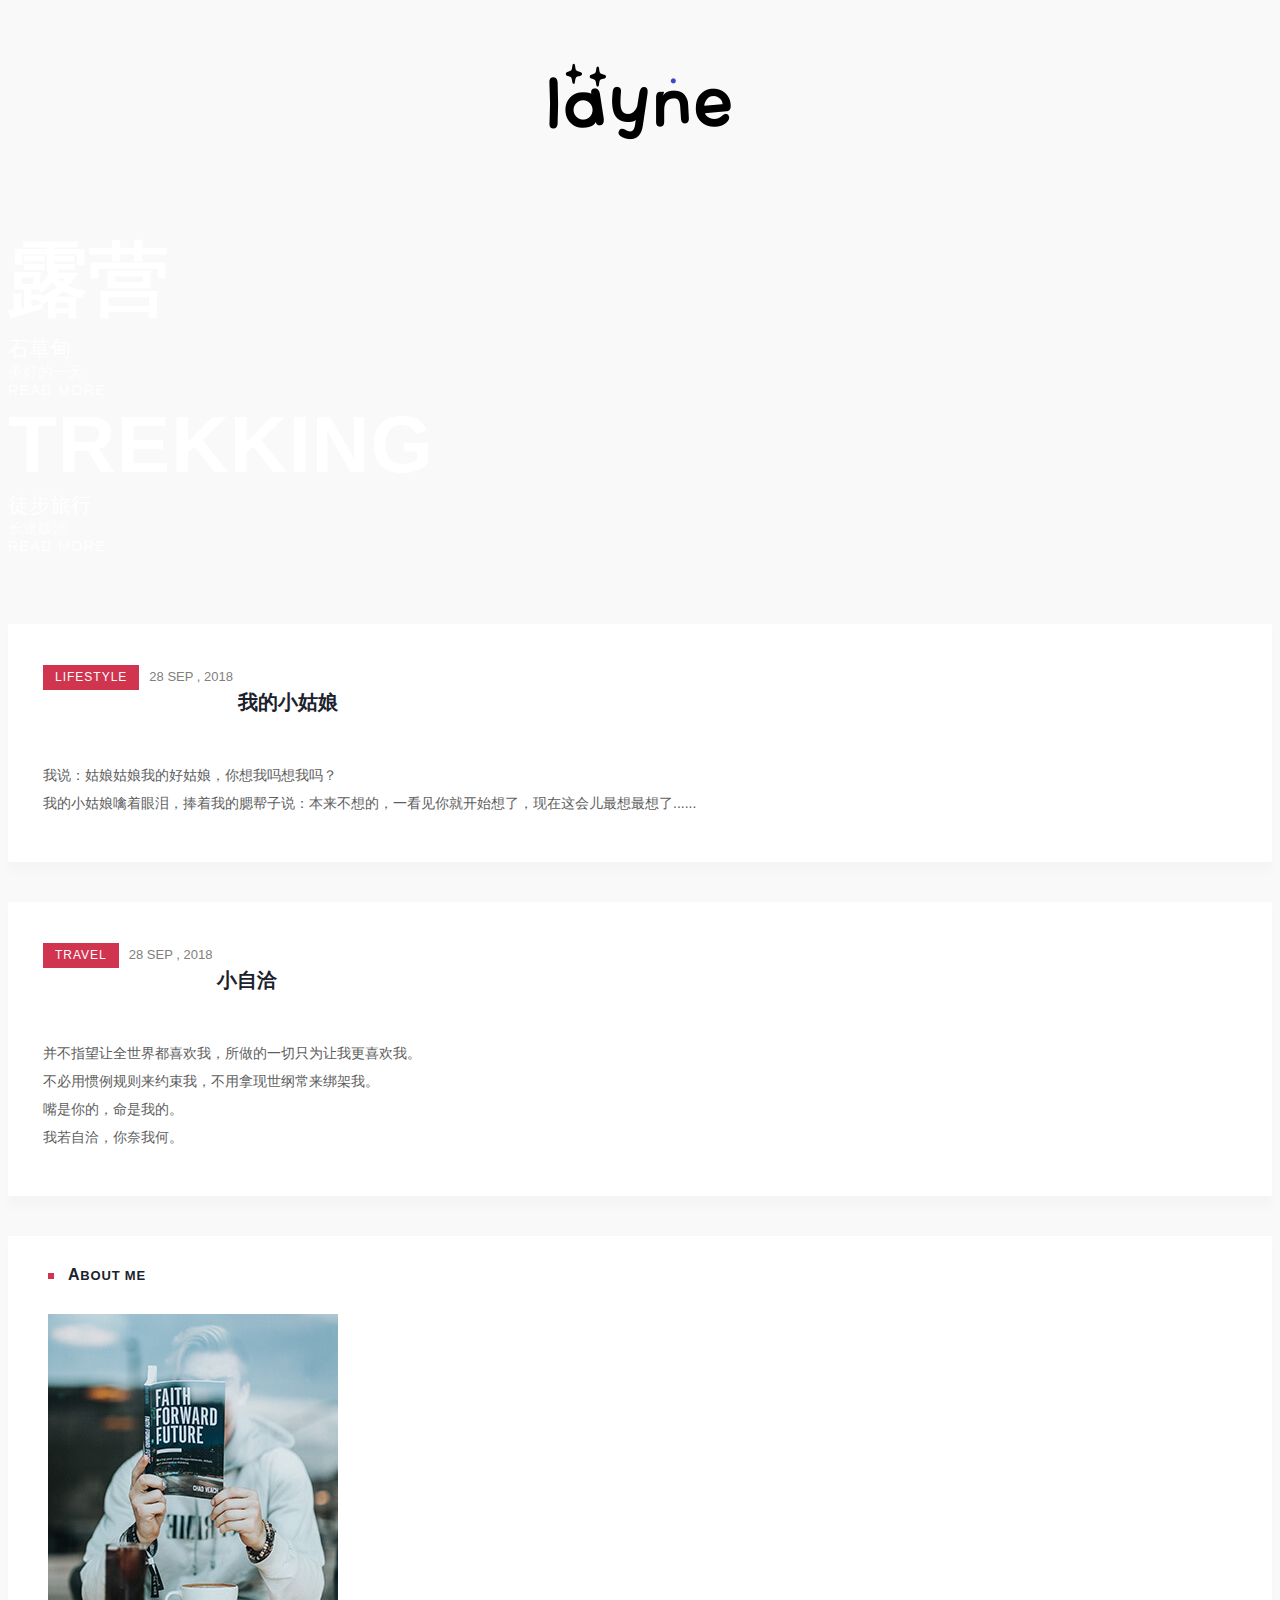
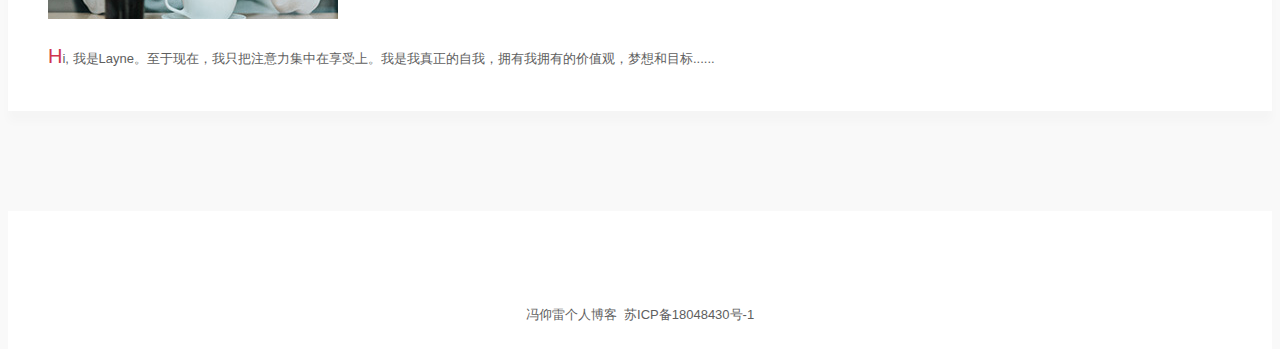
==== index.html @ ec3ed5e2 "加载优化" ====
﻿<!DOCTYPE html>
<html lang="en">
<head>
<meta charset="UTF-8">
<!--&lt;!&ndash; For IE &ndash;&gt;-->
<!--<meta http-equiv="X-UA-Compatible" content="IE=edge">-->
<!--&lt;!&ndash; For Resposive Device &ndash;&gt;-->
<!--<meta name="viewport" content="width=device-width, initial-scale=1, shrink-to-fit=no">-->
<!--&lt;!&ndash; For Window Tab Color &ndash;&gt;-->
<!--&lt;!&ndash; Chrome, Firefox OS and Opera &ndash;&gt;-->
<!--<meta name="theme-color" content="#2c2c2c">-->
<!--&lt;!&ndash; Windows Phone &ndash;&gt;-->
<!--<meta name="msapplication-navbutton-color" content="#2c2c2c">-->
<!--&lt;!&ndash; iOS Safari &ndash;&gt;-->
<!--<meta name="apple-mobile-web-app-status-bar-style" content="#2c2c2c">-->

<title>Home</title>

<!-- Main style sheet -->
<link rel="stylesheet" type="text/css" href="http://xn--7orw6mwzf.xn--6qq986b3xl/vendor/bootstrap/css/bootstrap.min.css">
<link rel="stylesheet" type="text/css" href="http://xn--7orw6mwzf.xn--6qq986b3xl/vendor/masterslider/css/masterslider.main.css">
<!--<link rel="stylesheet" type="text/css" href="vendor/bootstrap/css/bootstrap.min.css">-->
<!--<link rel="stylesheet" type="text/css" href="vendor/masterslider/css/masterslider.main.css">-->
<link rel="stylesheet" type="text/css" href="vendor/menu/dist/css/slimmenu.css">
<link rel="stylesheet" type="text/css" href="fonts/icon/font/flaticon.css">
<link rel="stylesheet" type="text/css" href="vendor/owl-carousel/owl.carousel.css">
<link rel="stylesheet" type="text/css" href="vendor/owl-carousel/owl.theme.css">
<link rel="stylesheet" type="text/css" href="vendor/fancybox/dist/jquery.fancybox.min.css">

<link rel="stylesheet" type="text/css" href="css/style.css">
<!-- responsive style sheet -->
<link rel="stylesheet" type="text/css" href="css/responsive.css">
<!-- Theme-Color css -->
<link rel="stylesheet" id="jssDefault" href="css/color.css">


<!-- Fix Internet Explorer ______________________________________-->

<!--[if lt IE 9]>
	<script src="http://html5shiv.googlecode.com/svn/trunk/html5.js"></script>
	<script src="vendor/html5shiv.js"></script>
	<script src="vendor/respond.js"></script>
<![endif]-->

	
</head>

<body>

<div class="main-page-wrapper">

	<!-- 
	=============================================
		Theme Header
	============================================== 
	-->
	<header class="theme-main-header">
		<div class="container">
			<div class="content-holder clearfix">
				<div class="logo"><a href="index.html"><img src="images/logo/logo.png" alt=""></a></div>
				<!-- ============== Menu Warpper ================ -->
			</div> <!-- /.content-holder -->
		</div> <!-- /.container -->
	</header> <!-- /.theme-main-header -->

	
	<!-- 
	=============================================
		Theme Main Banner
	============================================== 
	-->
	<div class="theme-banner-section-one section-margin-bottom">
		<!-- MasterSlider -->
		<div id="P_masterslider" class="master-slider-parent ms-panorama ms-parent-id-30" >
			<!-- MasterSlider Main -->
			<div id="main-slider-one" class="master-slider ms-skin-default" >
				<div class="ms-slide" data-delay="25" data-fill-mode="fill" >
					<img class="ms-layer"
						 src="images/blank.gif"
						 data-src="https://f-picture.oss-cn-beijing.aliyuncs.com/wordpress/panaroma1.jpg"
						 alt=""
						 style=""
						 data-effect="t(false,850,n,n,n,n,n,n,n,n,n,n,n,n,n)"
						 data-duration="30200"
						 data-ease="linear"
						 data-parallax="6"
						 data-type="image"
						 data-offset-x="-519"
						 data-offset-y="-1"
						 data-origin="mc"
						 data-position="normal" />
					<div class="ms-layer main-heading"
						 style=""
						 data-effect="t(true,n,20,n,n,n,n,n,n,n,n,n,n,n,n)"
						 data-duration="3000"
						 data-delay="400"
						 data-ease="easeOutQuint"
						 data-parallax="60"
						 data-offset-x="115"
						 data-offset-y="-95"
						 data-origin="ml"
						 data-position="normal"
						 data-masked="true"
						 data-mask-width="auto">露营</div>
					<div class="ms-layer author-layer"
						 style=""
						 data-effect="t(true,n,50,n,n,n,n,n,n,n,n,n,n,n,n)"
						 data-duration="5000"
						 data-delay="1500"
						 data-ease="easeOutQuint"
						 data-parallax="120"
						 data-offset-x="120"
						 data-offset-y="-33"
						 data-origin="ml"
						 data-position="normal"
						 data-masked="true"
						 data-mask-width="666">石草甸</div>
					<div class="ms-layer main-text"
						 style=""
						 data-effect="t(true,n,50,n,n,n,n,n,n,n,n,n,n,n,n)"
						 data-duration="5000"
						 data-delay="2500"
						 data-ease="easeOutQuint"
						 data-parallax="120"
						 data-offset-x="120"
						 data-offset-y="35"
						 data-origin="ml"
						 data-position="normal"
						 data-masked="true"
						 data-mask-width="450">美好的一天</div>
					<div class="ms-layer read-more"
						 style=""
						 data-effect="t(true,n,n,n,n,n,n,n,n,n,n,n,n,n,n)"
						 data-duration="5000"
						 data-delay="3500"
						 data-ease="easeOutQuint"
						 data-parallax="80"
						 data-offset-x="120"
						 data-offset-y="90"
						 data-origin="ml"
						 data-position="normal" ><a href="#">Read More</a></div>
				</div>
				<div class="ms-slide" data-delay="25" data-fill-mode="fill" >
					<img class="ms-layer"
						 src="images/blank.gif"
						 data-src="https://f-picture.oss-cn-beijing.aliyuncs.com/wordpress/panaroma2.jpg"
						 alt=""
						 style=""
						 data-effect="t(false,850,n,n,n,n,n,n,n,n,n,n,n,n,n)"
						 data-duration="30000"
						 data-ease="linear"
						 data-parallax="6"
						 data-type="image"
						 data-offset-x="-630"
						 data-offset-y="0"
						 data-origin="mc"
						 data-position="normal" />
					<div class="ms-layer main-heading"
						 style=""
						 data-effect="t(true,n,20,n,n,n,n,n,n,n,n,n,n,n,n)"
						 data-duration="3000"
						 data-delay="400"
						 data-ease="easeOutQuint"
						 data-parallax="60"
						 data-offset-x="115"
						 data-offset-y="-95"
						 data-origin="ml"
						 data-position="normal"
						 data-masked="true"
						 data-mask-width="auto">TREKKING</div>
					<div class="ms-layer author-layer"
						 style=""
						 data-effect="t(true,n,50,n,n,n,n,n,n,n,n,n,n,n,n)"
						 data-duration="5000"
						 data-delay="1500"
						 data-ease="easeOutQuint"
						 data-parallax="120"
						 data-offset-x="120"
						 data-offset-y="-33"
						 data-origin="ml"
						 data-position="normal"
						 data-masked="true"
						 data-mask-width="666">徒步旅行</div>
					<div class="ms-layer main-text"
						 style=""
						 data-effect="t(true,n,50,n,n,n,n,n,n,n,n,n,n,n,n)"
						 data-duration="5000"
						 data-delay="2500"
						 data-ease="easeOutQuint"
						 data-parallax="120"
						 data-offset-x="120"
						 data-offset-y="35"
						 data-origin="ml"
						 data-position="normal"
						 data-masked="true"
						 data-mask-width="450">长途跋涉</div>
					<div class="ms-layer read-more"
						 style=""
						 data-effect="t(true,n,n,n,n,n,n,n,n,n,n,n,n,n,n)"
						 data-duration="5000"
						 data-delay="3500"
						 data-ease="easeOutQuint"
						 data-parallax="80"
						 data-offset-x="120"
						 data-offset-y="90"
						 data-origin="ml"
						 data-position="normal" ><a href="#">Read More</a></div>
				</div>
			</div> <!-- /#main-slider-one -->
		</div>
	</div> <!-- /.theme-banner-section-one -->
	
	
	
	<!-- 
	=============================================
		Main Blog Post Wrapper
	============================================== 
	-->
	<div class="container">
		<div class="row">
			<div class="col-lg-8 col-12 blog-grid-style hover-effect-one">
				<div class="single-blog-post">
					<div class="image-box"><img src="https://f-picture.oss-cn-beijing.aliyuncs.com/wordpress/blog-1.jpg" alt=""></div>
					<div class="post-meta-box bg-box">
						<ul class="author-meta clearfix">
							<li class="tag"><a href="#">Lifestyle</a></li>
							<li class="date"><a href="#">28 Sep , 2018</a></li>
						</ul>
						<h4 class="title"><a href="#">我的小姑娘</a></h4>
						<ul class="share-meta clearfix" hidden>
							<li><a href="#"><i class="icon flaticon-comment"></i>Comments (04)</a></li>
							<li><a href="#"><i class="icon flaticon-like-heart"></i>Likes (02)</a></li>
							<li class="share-option">
								<button><i class="icon flaticon-arrows"></i> Share</button>
								<ul class="share-icon">
									<li><a href="#"><i class="fab fa-facebook-f"></i></a></li>
									<li><a href="#"><i class="fab fa-twitter"></i></a></li>
									<li><a href="#"><i class="fab fa-google-plus-g"></i></a></li>
									<li><a href="#"><i class="fab fa-linkedin-in"></i></a></li>
								</ul>
							</li> <!-- /.share-option -->
						</ul>
						<p>
							我说：姑娘姑娘我的好姑娘，你想我吗想我吗？<br>
							我的小姑娘噙着眼泪，捧着我的腮帮子说：本来不想的，一看见你就开始想了，现在这会儿最想最想了......
						</p>
					</div> <!-- /.post-meta-box -->
				</div> <!-- /.single-blog-post -->
				<div class="single-blog-post">
					<div class="image-box"><img src="https://f-picture.oss-cn-beijing.aliyuncs.com/wordpress/blog-2.jpg" alt=""></div>
					<div class="post-meta-box bg-box">
						<ul class="author-meta clearfix">
							<li class="tag"><a href="#">Travel</a></li>
							<li class="date"><a href="#">28 Sep , 2018</a></li>
						</ul>
						<h4 class="title"><a href="#">小自洽</a></h4>
						<ul class="share-meta clearfix" hidden>
							<li><a href="#"><i class="icon flaticon-comment"></i>Comments (03)</a></li>
							<li><a href="#"><i class="icon flaticon-like-heart"></i>Likes (05)</a></li>
							<li class="share-option">
								<button><i class="icon flaticon-arrows"></i> Share</button>
								<ul class="share-icon">
									<li><a href="#"><i class="fab fa-facebook-f"></i></a></li>
									<li><a href="#"><i class="fab fa-twitter"></i></a></li>
									<li><a href="#"><i class="fab fa-google-plus-g"></i></a></li>
									<li><a href="#"><i class="fab fa-linkedin-in"></i></a></li>
								</ul>
							</li> <!-- /.share-option -->
						</ul>
						<p>
							<!--不凡始于平凡。<br>-->
							<!--我坚信不论你有怎样的成长经历，都不会失望去认识这样一对平凡而且不凡的年轻人......<br>-->
							<!--虽然他们的三观在不少人眼中是离经叛道的。<br>-->
							<!--话说，在他们的这种生长方式面前，何为经，何又为道呢？-->
							并不指望让全世界都喜欢我，所做的一切只为让我更喜欢我。<br>
							不必用惯例规则来约束我，不用拿现世纲常来绑架我。<br>
							嘴是你的，命是我的。<br>
							我若自洽，你奈我何。<br>
						</p>
					</div> <!-- /.post-meta-box -->
				</div> <!-- /.single-blog-post -->

			</div> <!-- /.col- -->
			
			<!-- ======================== Theme Sidebar =============================== -->
			<div class="col-lg-4 col-md-7 col-12 theme-main-sidebar">
				<div class="sidebar-box bg-box about-me">
					<h6 class="sidebar-title">About me</h6>
					<img src="images/home/1.jpg" alt="">
					<p>Hi, 我是Layne。至于现在，我只把注意力集中在享受上。我是我真正的自我，拥有我拥有的价值观，梦想和目标......</p>
					<!--<div class="clearfix"><img src="images/home/sign.png" alt="" class="signature float-right"></div>-->
				</div> <!-- /.about-me -->
			</div> <!-- /.theme-main-sidebar -->
		</div> <!-- /.row -->
	</div> <!-- /.container -->


	<!--
	=====================================================
		Footer
	=====================================================
	-->
	<footer class="theme-footer">
		<div class="container">
			<p class="copyright">冯仰雷个人博客<a target="_blank" href="http://www.miitbeian.gov.cn/">&nbsp;&nbsp;苏ICP备18048430号-1</a></p>
		</div> <!-- /.container -->
	</footer> <!-- /.theme-footer -->
	

	

	<!-- Scroll Top Button -->
	<button class="scroll-top tran3s">
		<i class="fa fa-angle-up" aria-hidden="true"></i>
	</button>



<!-- Optional JavaScript _____________________________  -->

<!-- jQuery first, then Popper.js, then Bootstrap JS -->
<!-- jQuery -->
<script src="vendor/jquery.2.2.3.min.js"></script>
<!-- Popper js -->
<script src="vendor/popper.js/popper.min.js"></script>
<!-- Bootstrap JS -->
<!--<script src="vendor/bootstrap/js/bootstrap.min.js"></script>-->
<!-- Style-switcher  -->
<script src="vendor/jQuery.style.switcher.min.js"></script>
<!-- jquery-easy-ticker-master -->
<script src="vendor/jquery-easy-ticker-master/jquery.easy-ticker.min.js"></script>
<!-- jquery easing -->
<script src="vendor/jquery.easing.1.3.js"></script>
<!-- Font Awesome -->
<!--<script src="fonts/font-awesome/fontawesome-all.min.js"></script>-->
<!-- Master Slider -->
<!--<script src="vendor/masterslider/masterslider.min.js"></script>-->
<!-- menu  -->
<script src="vendor/menu/src/js/jquery.slimmenu.js"></script>
<!-- owl.carousel -->
<script src="vendor/owl-carousel/owl.carousel.min.js"></script>
<!-- Fancybox -->
<script src="vendor/fancybox/dist/jquery.fancybox.min.js"></script>
<!-- Youtube Video -->
<script src="vendor/jquery.fitvids.js"></script>

<!-- Theme js -->
<script src="js/theme.js"></script>
</div> <!-- /.main-page-wrapper -->
</body>
</html>
---- vendor/menu/dist/css/slimmenu.css ----
.menu-collapser {
    position: relative;
    width: 100%;
    clear: both;
    margin: 19px 0;
    box-sizing: border-box;
    -moz-box-sizing: border-box;
    -webkit-box-sizing: border-box;
}
.collapse-button {
    position: relative;
    margin: 0;
    font-size: 14px;
    text-align: center;
    cursor: pointer;
    float: right;
    box-sizing: border-box;
    -moz-box-sizing: border-box;
    -webkit-box-sizing: border-box;
}
.collapse-button .icon-bar {
    display: block;
    width: 26px;
    height: 2px;
    margin: 5px 0 0 0;
    border-radius: 1px;
}
#mega-menu-holder {
    width: auto;
    margin: 0;
    padding: 0;
    list-style-type: none;
    text-align: center;
}
#mega-menu-holder:before, #mega-menu-holder:after {
    content: '';
    display: table;
}
#mega-menu-holder:after {
    clear: both;
}
#mega-menu-holder.collapsed li {
    display: block;
    width: 100%;
    box-sizing: border-box;
    -moz-box-sizing: border-box;
    -webkit-box-sizing: border-box;
}
#mega-menu-holder.collapsed li>ul {
    position: static;
    display: none;
}
#mega-menu-holder.collapsed li a {
    display: block;
    box-sizing: border-box;
    -moz-box-sizing: border-box;
    -webkit-box-sizing: border-box;
}
#mega-menu-holder li .sub-toggle {
    font-family: 'font-awesome';
    display:none;
    position: absolute;
    right: 0;
    top: 45%;
    color: rgba(0,0,0,0.4);
    width: 50px;
    font-size: 16px;
    text-align: center;
    cursor: pointer;
    -webkit-transition: all 0.3s ease-in-out;
    -o-transition: all 0.3s ease-in-out;
    transition: all 0.3s ease-in-out;
}
#mega-menu-holder li ul.dropdown .sub-toggle {
    top:0;
    line-height: 38px;
    right: 0;
    display: block;
}
#mega-menu-holder li {position: relative;display: inline-block;}
#mega-menu-holder>ul> li> a {
    padding: 0 0 15px 0;
    margin: 0 20px;
    display: block;
    font-weight: 600;
    letter-spacing: 0.3px;
    font-size: 13px;
    text-transform: uppercase;
    color: #4a4a4a;
    -o-transition: all .3s linear;
    -moz-transition: all .3s linear;
    -webkit-transition: all .3s linear;
    transition: all .3s linear;
}

#mega-menu-holder li ul {margin: 0;}
#mega-menu-holder li>ul.dropdown {
    position: absolute;
    left: 0;
    top: 100%;
    z-index: 999;
    min-width: 200px;
    white-space: nowrap;
    background: #fff;
    border: 1px solid rgba(0,0,0,0.05);
    -webkit-box-shadow: 0px 13px 25px -12px rgba(0,0,0,0.25);
    -moz-box-shadow: 0px 13px 25px -12px rgba(0,0,0,0.25);
    box-shadow: 0px 13px 25px -12px rgba(0,0,0,0.25);
}
#mega-menu-holder li>ul.dropdown li {
    display: block;
    border-bottom: 1px solid rgba(0,0,0,0.04);
    text-align: left;
}
#mega-menu-holder li>ul.dropdown li:last-child {border:none;}
#mega-menu-holder li>ul>li ul {
    position: absolute;
    left: 100%;
    top: 0;
    z-index: 999;
    display: none;
    width: 100%;
    background: #fff;
    border: 1px solid rgba(0,0,0,0.05);
    -webkit-box-shadow: 0px 13px 25px -12px rgba(0,0,0,0.25);
    -moz-box-shadow: 0px 13px 25px -12px rgba(0,0,0,0.25);
    box-shadow: 0px 13px 25px -12px rgba(0,0,0,0.25);
}
#mega-menu-holder ul.dropdown li a {
    width: 100%;
    background: none;
    padding: 0 0 0 15px;
    line-height: 38px;
    font-size: 13px;
    color: rgba(0,0,0,0.85);
    text-transform: uppercase;
    text-decoration: none;
    display: inline-block;
    clear: both;
    position: relative;
    outline: 0;
    -o-transition: all .3s linear;
    -moz-transition: all .3s linear;
    -webkit-transition: all .3s linear;
    transition: all .3s linear;
}
#mega-menu-holder ul.dropdown li a:hover {}

#mega-menu-holder>li {
    border-left: 1px solid #999;
}
#mega-menu-holder>li:first-child, #mega-menu-holder>li.has-submenu+li {
    border-left: 0;
}
@media (max-width: 767px) {
#mega-menu-holder {
    background: #fff;
    border: 1px solid rgba(0,0,0,0.05);
    max-height: 350px;
    overflow-y:auto;
    text-align: left;
}
#mega-menu-holder>ul> li> a {
    width: 100%;
    padding: 0 15px;
    display: block;
    border-top: 1px solid rgba(0,0,0,0.05);
    margin: 0;
    line-height: 40px;
}
#mega-menu-holder li .sub-toggle {
    display: block;
    width: 50px;
    line-height: 42px;
    top:0;
    border-left: solid 1px rgba(0,0,0,0.05);
}
#mega-menu-holder li ul.dropdown .sub-toggle {right: 0;}
#mega-menu-holder li>ul.dropdown {
    position: static;
    width: 100%;
}
}
/*(max-width: 991px)*/
---- fonts/icon/font/flaticon.css ----
/*
  	Flaticon icon font: Flaticon
  	Creation date: 27/04/2018 11:07
  	*/

@font-face {
  font-family: "Flaticon";
  src: url("./Flaticon.eot");
  src: url("./Flaticon.eot?#iefix") format("embedded-opentype"),
       url("./Flaticon.woff") format("woff"),
       url("./Flaticon.ttf") format("truetype"),
       url("./Flaticon.svg#Flaticon") format("svg");
  font-weight: normal;
  font-style: normal;
}

@media screen and (-webkit-min-device-pixel-ratio:0) {
  @font-face {
    font-family: "Flaticon";
    src: url("./Flaticon.svg#Flaticon") format("svg");
  }
}

[class^="flaticon-"]:before, [class*=" flaticon-"]:before,
[class^="flaticon-"]:after, [class*=" flaticon-"]:after {   
  font-family: Flaticon;
  font-size: inherit;
  font-style: normal;
  vertical-align: middle;
  color: inherit;

}

.flaticon-right-arrow:before { content: "\f100"; }
.flaticon-left-arrow:before { content: "\f101"; }
.flaticon-clock-1:before { content: "\f102"; }
.flaticon-clock:before { content: "\f103"; }
.flaticon-user-silhouette:before { content: "\f104"; }
.flaticon-avatar:before { content: "\f105"; }
.flaticon-share:before { content: "\f106"; }
.flaticon-chat:before { content: "\f107"; }
.flaticon-comment:before { content: "\f108"; }
.flaticon-like:before { content: "\f109"; }
.flaticon-like-heart:before { content: "\f10a"; }
.flaticon-arrows:before { content: "\f10b"; }
---- css/style.css ----
/*------------------------------------------------------------------

[Master Stylesheet]

Project:        SOTTO - Blog and Portfolio HTML Template.
Version:        1.0
Last change:    16/05/2018.
Designed:       heloshape (http://heloshape.com/)
Developed:      heloshape (http://heloshape.com/)
-------------------------------------------------------------------*/


/* ------------------------------------------ */
/*             TABLE OF CONTENTS
/* ------------------------------------------ */
/*   01 - Loading Transition  */
/*   02 - Global stlye  */
/*   03 - Top Header */
/*   04 - Theme Header */
/*   05 - Theme Main Banner */
/*   06 - Theme Banner Two  */
/*   07 - Theme Banner Three   */
/*   08 - Blog Grid Style  */
/*   09 - Blog Post Full Width */
/*   10 - Blog Masonry Post  */
/*   11 - Blog Masonry Image Cover Post   */
/*   12 - Theme Sidebar  */
/*   13 - Theme Footer  */
/*   14 - Theme Inner Banner   */
/*   15 - Blog Details  */
/*   16 - About Me  */
/*   17 - Contact US  */



/**
* Importing necessary  Styles.
**/
/*@import url('https://fonts.googleapis.com/css?family=Open+Sans:300,400,600,700,800');*/
/*!*----bootstrap css ----- *!*/
/*@import url('../vendor/bootstrap/css/bootstrap.min.css');*/
/*!*---- Master Slider ---*!*/
/*@import url('../vendor/masterslider/css/masterslider.main.css');*/
/*!*------- menu ------*!*/
/*@import url('../vendor/menu/dist/css/slimmenu.css');*/
/*!*--------- Flaticon ---------*!*/
/*@import url('../fonts/icon/font/flaticon.css');*/
/*!*----owl-carousel css----*!*/
/*@import url('../vendor/owl-carousel/owl.carousel.css');*/
/*@import url('../vendor/owl-carousel/owl.theme.css');*/
/*!*----------- Fancybox css -------*!*/
/*@import url('../vendor/fancybox/dist/jquery.fancybox.min.css');*/


/*** 

====================================================================
  Loading Transition
====================================================================

 ***/
#loader-wrapper {
  position: fixed;
  top: 0;
  left: 0;
  width: 100%;
  height: 100%;
  z-index: 99999;
  background: #fff;
  overflow: hidden;
}
#loader{
  position: absolute;
  left: 50%;
  margin-left: -25px;
  top: 50%;
  transform: translateY(-50%);
}
#loader span {
  display:block;
  bottom:0px;
  width: 6px;
  height: 5px;
  position:absolute;
  animation: preloader_1 1.5s  infinite ease-in-out;
}
 
#loader span:nth-child(2){
left:11px;
animation-delay: .2s;
 
}
#loader span:nth-child(3){
left:22px;
animation-delay: .4s;
}
#loader span:nth-child(4){
left:33px;
animation-delay: .6s;
}
#loader span:nth-child(5){
left:44px;
animation-delay: .8s;
}
@keyframes preloader_1 {
    0% {height:5px;transform:translateY(0px);}
    25% {height:30px;transform:translateY(15px);}
    50% {height:5px;transform:translateY(0px);}
    100% {height:5px;transform:translateY(0px);}
}

/*==================== Click Top ====================*/
.scroll-top {
  width:22px;
  height:22px;
  line-height: 22px;
  position: fixed;
  bottom: 20px;
  right: 5px;
  z-index: 99;
  text-align: center;
  color: #fff;
  font-size: 15px;
  display: none;
  cursor: pointer;
  border-radius: 3px;
}
.scroll-top:after {
  position: absolute;
  z-index: -1;
  content: '';
  top: 100%;
  left: 5%;
  height: 10px;
  width: 90%;
  opacity: 1;
  background: radial-gradient(ellipse at center, rgba(0, 0, 0, 0.25) 0%, rgba(0, 0, 0, 0) 80%);
}
/*______________________ Global stlye ___________________*/
html,body,.main-page-wrapper {height: 100%;}
 body {
  font-family: 'Open Sans', sans-serif;
  font-weight: normal;
  color:#5e5e5e;
  font-size: 14px;
  position: relative;
  background: #f9f9f9;
 }
 h1,h2,h3,h4,h5,h6,p,ul { margin:0;padding: 0;}
 h2,h3,h4,h5,h6 {color: #1b222d;font-weight: normal;}
 body h2 a,body h3 a,body h4 a,body h5 a,body h6 a {color: #1b222d;}
 h1 {font-size: 80px;font-weight: 700;}
 h2 {font-size: 40px; font-weight: 600;}
 h3 {font-size: 26px;}
 h4 {font-size: 20px;font-weight: 600;}
 h5 {font-size: 20px;}
 h6 {font-size: 13px; font-weight: 700;}
 p {line-height: 28px;}
 ul {list-style-type: none;}
 body a {text-decoration: none; display: inline-block;color:#5e5e5e;}
 a:hover,a:focus,a:visited {text-decoration: none; outline: none;}
 img {max-width: 100%; display: block;}
 button {border:none;outline: none;-webkit-box-shadow: none;box-shadow: none;display: block; padding: 0;cursor: pointer;}
 button:focus {outline: none;}
 input,textarea {outline: none; -webkit-box-shadow: none; box-shadow: none;-webkit-transition: all 0.3s ease-in-out;transition: all 0.3s ease-in-out;}
.m-top0 {margin-top: 0 !important;}
.m-bottom0 {margin-bottom: 0 !important;}
.p-bottm0 {padding-bottom: 0 !important;}
.no-border {border: none !important;}
.section-margin-bottom {margin-bottom: 70px;}
.bg-box {
  background: #fff;
  box-shadow: 0px 11px 9px 0px rgba(0, 0, 0, 0.02);
}
.image-box {position: relative;overflow: hidden;background: #1b1b1b;}
::-moz-selection { /* Code for Firefox */
  color: #fff;
  background: #838383;
}
::selection {
  color: #fff;
  background: #838383;
}
/*--------------------- Transition --------------------*/
.tran3s,.top-header .breaking-news .list a,.top-header .social-icon li.icon a,#main-slider-one .read-more a,body .theme-button-one,
.blog-grid-style .single-blog-post .author-meta li.date a,.single-blog-post .title a,.single-blog-post .share-meta li a,
.single-blog-post .share-meta li button,.theme-main-sidebar .sidebar-categories ul li a,.theme-main-sidebar .sidebar-trending-post .single-trending-post .post h6 a,
.theme-main-sidebar .sidebar-tags ul li a,.theme-pagination ul li a,.owl-theme .owl-nav [class*=owl-],.blog-masonry-post .single-blog-post .post-meta-box .title a,
.blog-image-cover-post .single-blog-post .overlay .title a,.theme-inner-banner ul li a,.blog-details .main-post-wrapper .bottom-content .tag-meta li a,
.blog-details .main-post-wrapper .bottom-content .share-meta .share-option .share-icon li a,.blog-details .main-post-wrapper .bottom-content .share-meta .share-option button,
.comment-meta .single-comment .comment .reply,.blog-full-width .blog-details .center-share-option li a,.about-me-wrapper .main-text-wrapper ul li a,.back-to-home a {
  -webkit-transition: all .3s ease-in-out;
  transition: all .3s ease-in-out;
}
.tran4s,.image-box img,.share-meta li.share-option .share-icon,.main-banner-slider-three .item .main-bg-wrapper .overlay,
.main-banner-slider-three .item .main-bg-wrapper .overlay h1,.main-banner-slider-three .item .main-bg-wrapper .overlay .text-wrapper  {
  -webkit-transition: all .4s ease-in-out;
  transition: all .4s ease-in-out;
}
/*------------------- Theme Button ------------------*/
body .theme-button-one {
  line-height: 30px;
  font-size: 12px;
  padding: 0 20px;
  text-transform: uppercase;
  letter-spacing: 0.8px;
  color: #fff;
  border-width: 1px;
  text-align: center;
}
body .theme-button-one:hover {background: #fff;}
/*------------------- Theme Pagination ------------------*/
.theme-pagination {padding-top: 60px;}
.theme-pagination ul {margin: 0 -8px;display: inline-block;}
.theme-pagination ul li {float: left;padding: 0 8px;}
.theme-pagination ul li a {
  display: block;
  padding: 4px 12px;
  background: #fff;
}
.theme-pagination ul li a:hover,.theme-pagination ul li.active a {color: #fff;}
.theme-pagination ul li.active a {cursor: default;}
/*----------------------- Top Header -----------------*/
.top-header {border-bottom: 1px solid #efefef;}
.top-header .news-bell {
  float: left;
  margin-right: 15px;
  line-height: 35px;
  padding: 0 12px;
  color: #fff;
  text-transform: uppercase;
  font-size: 12px;
}
.top-header .breaking-news .list a {line-height: 35px;}
.top-header .social-icon li {display: inline-block;line-height: 35px;}
.top-header .social-icon li.icon a {
  font-size: 15px;
  margin-left: 15px;
}
/*-------------- Search Option ------------------*/
.top-header .social-icon li.search-button .search {
  width: 40px;
  color: #fff;
  margin-left: 20px;
}
#searchWrapper {
  position: fixed;
  top:0;
  right: 0;
  bottom: 0;
  left:0;
  background: rgba(255,255,255,0.9);
  z-index: 99999;
  opacity: 0;
  visibility: hidden;
  transform:scale(0,1);
  -webkit-transition: all .5s ease-in-out;
     -moz-transition: all .5s ease-in-out;
      -ms-transition: all .5s ease-in-out;
       -o-transition: all .5s ease-in-out;
          transition: all .5s ease-in-out;
}
#searchWrapper.show-box {
  opacity: 1;
  visibility: visible;
  transform:scale(1,1);
}
#searchWrapper .container {height: 100%;}
#searchWrapper form {
  position: relative;
  top:45%;
  max-width: 70%;
  margin: 0 auto;
  -webkit-transform:translateY(-50%);
          transform:translateY(-50%);
}
#searchWrapper form .greeting-text {
  text-align: center;
  color: #333;
  text-transform: uppercase;
  letter-spacing: 1.1px;
  font-weight: 600;
}
#searchWrapper form .input-wrapper {height: 90px; position: relative;}
#searchWrapper form input {
  height: 100%;
  width: 100%;
  border: none;
  padding: 0;
  background: transparent;
  color: #333;
  font-weight: 700;
  font-size: 40px;
  text-align: center;
}
#searchWrapper form ::placeholder { /* Chrome, Firefox, Opera, Safari 10.1+ */
  color: rgba(0,0,0,0.15);
  opacity: 1;
}

#searchWrapper form :-ms-input-placeholder { /* Internet Explorer 10-11 */
  color: rgba(0,0,0,0.15);
}

#searchWrapper form ::-ms-input-placeholder { /* Microsoft Edge */
  color: rgba(0,0,0,0.15);
}
#searchWrapper form button {
  background: transparent;
  position: absolute;
  top:0;
  right: 0;
  width: 40px;
  height: 100%;
  font-size: 30px;
  color:rgba(255,255,255,0.8);
  text-align: right;
  padding-right: 10px;
}
#searchWrapper #close-button {
  position: absolute;
  top:35px;
  right: 40px;
  width: 40px;
  height: 40px;
  font-size: 35px;
  background: transparent;
  color: #fff;
  cursor: pointer;
}
#searchWrapper #close-button:before,
#searchWrapper #close-button:after {
  content: '';
  width: 1px;
  height: 100%;
  position: absolute;
  left:12px;
}
#searchWrapper #close-button:before {
  -webkit-transform:rotate(45deg);
          transform:rotate(45deg);
}
#searchWrapper #close-button:after {
  -webkit-transform:rotate(-45deg);
          transform:rotate(-45deg);
}
.main-page-wrapper.blury-bg { 
  -webkit-filter: blur(4px); 
  -moz-filter: blur(4px); 
  -ms-filter: blur(4px); 
  -o-filter: blur(4px); 
  filter: blur(4px);
}
/*-------------------------- Theme Header ------------------*/
.theme-main-header {padding: 50px 0 40px 0;}
.theme-main-header .content-holder {position: relative;}
.theme-main-header .content-holder .logo {text-align: center;margin-bottom: 40px;}
/*================= Sticky Menu ===============*/
@-webkit-keyframes menu_sticky {
  0%  {margin-top:-120px;opacity: 0;}
  50%  {margin-top: -64px;opacity: 0;}
  100% {margin-top: 0;opacity: 1;}
}
@keyframes menu_sticky {
  0%  {margin-top:-120px;opacity: 0;}
  50%  {margin-top: -64px;opacity: 0;}
  100% {margin-top: 0;opacity: 1;}
}
.theme-main-header.fixed {
  position: fixed !important;
  width:100%;
  top:0;
  left:0;
  z-index: 999;
  background: #fff;
  padding: 20px 0 5px 0;
  -webkit-box-shadow: 0px 13px 35px -12px rgba(35,35,35,0.15);
    box-shadow: 0px 13px 35px -12px rgba(35,35,35,0.15);
  -webkit-animation: menu_sticky 0.7s ease-in-out;
  animation: menu_sticky 0.7s ease-in-out;
}
.theme-main-header.fixed .logo {display: none;}
/*---------------------- Theme Main Banner -----------------*/
#main-slider-one .main-heading {
  color: #fff;
  font-size: 80px;
  font-weight: 700;
  text-transform: uppercase;
  letter-spacing: 1px;
}
#main-slider-one .author-layer {
  color: #fff;
  font-size: 21px;
  text-transform: capitalize;
}
#main-slider-one .main-text {
  color: rgba(255,255,255,0.9);
  font-size: 15px;
}
#main-slider-one .read-more a {
  text-transform: uppercase;
  font-weight: 300;
  color: #fff;
  letter-spacing: 1.5px;
}
/*------------------- Theme Banner Two ------------------*/
.main-banner-slider-two .main-bg-wrapper {
  background-color: #333;
  height: 700px;
  width: 100%;
  text-align: center;
}
.theme-banner-section-four .main-banner-slider-two .main-bg-wrapper {height: 600px;}
.main-banner-slider-two .main-bg-wrapper .overlay {
  height: 100%;
  background: rgba(22,40,44,0.7);
}
.main-banner-slider-two .main-bg-wrapper .wrapper {
  position: relative;
  top:50%;
  transform:translateY(-50%);
}
.main-banner-slider-two .main-bg-wrapper .wrapper h1 {
  letter-spacing: 1px;
  color: #fff;
  margin-bottom: 40px;
  text-transform: uppercase;
}
.main-banner-slider-two .main-bg-wrapper .wrapper p {
  color: #fff;
  padding: 0 295px;
}
.main-banner-slider-two .main-bg-wrapper .wrapper a {margin-top: 45px;}
.main-banner-slider-two .main-bg-wrapper .wrapper a:hover {background: transparent;}
.owl-theme .owl-nav {margin: 0;}
.main-banner-slider-two.owl-theme .owl-nav [class*=owl-] {
  padding: 5px 10px;
  font-size: 12px;
  border-width: 1px;
  background: transparent;
  margin: 0;
}
.main-banner-slider-two.owl-theme .owl-nav [class*=owl-]:hover {color: #fff;}
.main-banner-slider-two.owl-theme .owl-nav [class*=owl-] {
  position: absolute;
  z-index: 9;
  bottom: 30px;
}
.main-banner-slider-two.owl-theme .owl-nav .owl-prev {position: absolute;left: 15px;}
.main-banner-slider-two.owl-theme .owl-nav .owl-next {position: absolute;right: 15px;}
/*------------------- Theme Banner Three ------------------*/
.theme-banner-section-three {
  max-width: 1920px;
  padding: 0 20px;
  margin-left: auto;
  margin-right: auto;
}
.main-banner-slider-three .item .main-bg-wrapper {height: 550px;position: relative;}
.main-banner-slider-three .item .main-bg-wrapper .overlay {
  background: rgba(50,50,50,0.2);
  height: 100%;
  position: relative;
  opacity: 0;
  overflow: hidden;
  cursor:move;
}
.main-banner-slider-three .center .item .main-bg-wrapper .overlay,
.main-banner-slider-three .item .main-bg-wrapper:hover .overlay {opacity: 1;}
.main-banner-slider-three .item .main-bg-wrapper .overlay .main-wrapper {
  position: absolute;
  width: 100%;
  left:0;
  bottom: 0;
  z-index: 9;
  text-align: center;
}
.main-banner-slider-three .item .main-bg-wrapper .overlay .main-wrapper h1 {
  color: #fff;
  text-transform: uppercase;
  font-size: 55px;
  letter-spacing: 1.5px;
  margin-bottom: 90px;
  opacity: 0;
  transform:translateY(-50px);
}
.main-banner-slider-three .center .item .main-bg-wrapper .overlay .main-wrapper h1,
.main-banner-slider-three .item .main-bg-wrapper:hover .overlay .main-wrapper h1 {
  opacity: 1;
  transform:translateY(0);
}
.main-banner-slider-three .item .main-bg-wrapper .overlay .main-wrapper .text-wrapper {
  background: #1b1b1b;
  padding: 30px 25px 45px 25px;
  opacity: 0;
  transform:translateY(50px);
}
.main-banner-slider-three .center .item .main-bg-wrapper .overlay .main-wrapper .text-wrapper,
.main-banner-slider-three .item .main-bg-wrapper:hover .overlay .main-wrapper .text-wrapper  {
  opacity: 1;
  transform:translateY(0);
}
.main-banner-slider-three .item .main-bg-wrapper .overlay .main-wrapper .text-wrapper p {
  color: rgba(255,255,255,0.65);
  margin-bottom: 25px;
  font-weight: 300;
}
.main-banner-slider-three .item .main-bg-wrapper .overlay .main-wrapper .text-wrapper .theme-button-one:hover {background: transparent;}
/*--------------------- Blog Grid Style -------------------*/
.blog-grid-style .single-blog-post {margin-bottom: 40px;}
.hover-effect-one .single-blog-post:hover .image-box img {
  opacity: 0.8;
  -webkit-transform: scale3D(1.1,1.1,1);
     -moz-transform: scale3D(1.1,1.1,1);
      -ms-transform: scale3D(1.1,1.1,1);
       -o-transform: scale3D(1.1,1.1,1);
          transform: scale3D(1.1,1.1,1);
}
.blog-grid-style .single-blog-post .post-meta-box {padding: 40px 22px 45px 35px;}
.blog-grid-style .single-blog-post .author-meta {margin: 0 -5px;}
.blog-grid-style .single-blog-post .author-meta li {float: left;padding: 0 5px;line-height: 25px;}
.blog-grid-style .single-blog-post .author-meta li.tag a {
  font-size: 12px;
  text-transform: uppercase;
  letter-spacing: 1px;
  color: #fff;
  padding: 0 12px;
}
.blog-grid-style .single-blog-post .author-meta li.date a {
  text-transform: uppercase;
  color: #808080;
  font-size: 13px;
}
.blog-grid-style .single-blog-post .share-meta {margin: 0 -15px;}
.blog-grid-style .single-blog-post .share-meta>li {
  float: left;
  padding: 0 15px;
  font-size: 13px;
  position: relative;
}
.blog-grid-style .single-blog-post .share-meta li .icon {
  font-size: 12px;
  margin-right: 10px;
  font-weight: normal;
}
.blog-grid-style .single-blog-post .share-meta li a,
.blog-grid-style .single-blog-post .share-meta li button {
  color: #737373;
  text-transform: uppercase;
  font-weight: 600;
  font-size: 10px;
  letter-spacing: 1.5px;
}
.single-blog-post .share-meta li.share-option .share-icon {
  position: absolute;
  top:100%;
  left:50%;
  z-index: 9;
  min-width: 120px;
  background: rgba(41,41,41,0.95);
  border-radius: 5px;
  padding: 5px 10px;
  margin-left: -50%;
  transform:scale(0.6);
  opacity: 0;
  visibility: hidden;
}
.single-blog-post .share-meta li.share-option:hover .share-icon {
  transform:scale(1);
  opacity: 1;
  visibility: visible;
}
.single-blog-post .share-meta li.share-option .share-icon li {display: inline-block;}
.single-blog-post .share-meta li.share-option .share-icon li a {font-size: 12px;padding: 0 5px;}
.single-blog-post .share-meta li button {background: transparent;}
.blog-grid-style .single-blog-post .title a {text-transform: uppercase;margin: 25px 0 15px 0;}
.blog-grid-style .single-blog-post .post-meta-box p {padding-top: 30px;}
.single-blog-post .image-box .tag a {
  position: absolute;
  top:15px;
  left:15px;
  z-index: 1;
  font-size: 12px;
  text-transform: uppercase;
  letter-spacing: 1px;
  color: #fff;
  padding: 0 12px;
}
.blog-grid-style.style-two .single-blog-post .post-meta-box {padding: 15px 20px 45px 20px;}
.blog-grid-style.style-two .single-blog-post .title a {margin: 15px 0 10px;}
.blog-grid-style.style-two .single-blog-post .post-meta-box p {padding-top: 20px;}
.embed-video {width: 100%;height: 100%;}
.single-blog-post .video-box {height: auto;}
/*------------------- Blog Post Full Width ------------------*/
.blog-fullwidth-post .single-blog-post .post-meta-box {padding: 45px 50px 50px 35px;}
.blog-fullwidth-post .single-blog-post .post-meta-box .title a {text-transform: capitalize;margin-bottom: 12px;}
.blog-fullwidth-post .single-blog-post .author-meta {margin: 0 -5px;}
.blog-fullwidth-post .single-blog-post .author-meta li {float: left;padding: 0 5px;line-height: 25px;}
.blog-fullwidth-post .single-blog-post .author-meta li.tag a {
  font-size: 12px;
  text-transform: uppercase;
  letter-spacing: 1px;
  color: #fff;
  padding: 0 12px;
}
.blog-fullwidth-post .single-blog-post .author-meta li.date a {
  text-transform: uppercase;
  color: #808080;
  font-size: 13px;
}
.blog-fullwidth-post .single-blog-post p {padding: 40px 0 35px 0;}
.blog-fullwidth-post .single-blog-post .share-meta {margin: 0 -15px;}
.blog-fullwidth-post .single-blog-post .share-meta>li {
  float: left;
  padding: 0 15px;
  font-size: 13px;
  position: relative;
}
.blog-fullwidth-post .single-blog-post .share-meta li .icon {
  font-size: 12px;
  margin-right: 10px;
  font-weight: normal;
}
.blog-fullwidth-post .single-blog-post .share-meta li a,
.blog-fullwidth-post .single-blog-post .share-meta li button {
  color: #737373;
  text-transform: uppercase;
  font-weight: 600;
  font-size: 10px;
  letter-spacing: 1.5px;
}
.blog-fullwidth-post .single-blog-post {margin-bottom: 60px;}
/*----------------------- Blog Masonry Post -------------------*/
.masonry-three-column .grid-sizer,
.masonry-three-column .grid-item {
  width: 33.333333%;
  padding: 0 15px;
  margin-bottom: 40px;
}
.blog-masonry-post .single-blog-post .image-box {border-radius: 8px 8px 0 0; background: transparent;}
.blog-masonry-post .single-blog-post .post-meta-box {padding: 30px 25px 30px 25px;border-radius: 0 0 8px 8px;}
.blog-masonry-post .single-blog-post .post-meta-box .title a {
  font-size: 18px;
  text-transform: uppercase;
  margin-bottom: 10px;
}
.blog-masonry-post .single-blog-post .post-meta-box p {
  border-top: 1px solid #efefef;
  margin-top: 20px;
  padding: 25px 0 30px 0;
}
.blog-masonry-post .single-blog-post .share-meta {margin: 0 -15px;}
.blog-masonry-post .single-blog-post .share-meta>li {
  float: left;
  padding: 0 15px;
  font-size: 13px;
  position: relative;
}
.blog-masonry-post .single-blog-post .share-meta li .icon {
  font-size: 12px;
  margin-right: 10px;
  font-weight: normal;
}
.blog-masonry-post .single-blog-post .share-meta li a,
.blog-masonry-post .single-blog-post .share-meta li button {
  color: #737373;
  text-transform: uppercase;
  font-weight: 600;
  font-size: 10px;
  letter-spacing: 1.5px;
}
/*------------------- Blog Masonry Image Cover Post -----------------*/
.blog-image-cover-post .grid-sizer,
.blog-image-cover-post .grid-item {
  width: 25%;
  padding: 0 15px;
  margin-bottom: 30px;
  height: 390px;
}
.blog-image-cover-post .grid-item-double.grid-item {width: 50%;height: 290px;}
.blog-image-cover-post .single-blog-post {
  height: 100%;
  border-radius: 10px;
  overflow: hidden;
}
.blog-image-cover-post .single-blog-post .overlay {
  background: rgba(43, 64, 80, 0.4);
  height: 100%;
  position: relative;
  padding: 30px 10px 30px 20px;
}
.blog-image-cover-post .single-blog-post .overlay .date {
  text-transform: uppercase;
  font-size: 13px;
  font-weight: 600;
  letter-spacing: 1.2px;
  color: #fff;
  margin-bottom: 15px;
}
.blog-image-cover-post .single-blog-post .overlay .title {max-width: 260px;}
.blog-image-cover-post .single-blog-post .overlay .title a {
  color: #f3f3f3;
  line-height: 38px;
  font-size: 30px;
  font-weight: 700;
  text-transform: capitalize;
}
.blog-image-cover-post .single-blog-post .overlay .theme-button-one {
  position: absolute;
  bottom: 30px;
  left: -40px;
  z-index: 9;
  background: #fff;
  border-color: #fff;
  font-weight: 600;
  opacity: 0;
}
.blog-image-cover-post .single-blog-post .overlay:hover .theme-button-one {opacity: 1;left:20px;}
.blog-image-cover-post .single-blog-post .overlay .theme-button-one:hover {color: #fff;}
/*------------------------- Theme Sidebar -----------------------*/
.theme-main-sidebar .sidebar-box {padding: 30px 40px 40px 40px;margin-bottom: 40px;}
.theme-main-sidebar .sidebar-title {
  text-transform: uppercase;
  position: relative;
  letter-spacing: 0.8px;
  padding-left: 20px;
  margin-bottom: 30px;
}
.theme-main-sidebar .sidebar-title:first-letter {font-size: 16px;}
.theme-main-sidebar .sidebar-title:before {
  content: '';
  width: 6px;
  height: 6px;
  position: absolute;
  left:0;
  bottom: 5px;
}
.theme-main-sidebar .about-me p {
  font-size: 13px;
  line-height: 24px;
  padding-top: 25px;
}
.theme-main-sidebar .about-me p:first-letter {font-size: 20px;}
.theme-main-sidebar .about-me .signature {margin-top: 15px;}
.theme-main-sidebar .sidebar-categories ul li a {
  line-height: 42px;
  display: block;
  color: #868686;
  border-bottom: 1px solid #f7f7f7;
}
.theme-main-sidebar .sidebar-trending-post .single-trending-post img {width: 80px;height: 65px;}
.theme-main-sidebar .sidebar-trending-post .single-trending-post .post {
  width: calc(100% - 80px);
  padding-left: 20px;
}
.theme-main-sidebar .sidebar-trending-post .single-trending-post .post h6 a {
  font-weight: 600;
  line-height: 16px;
  color: #333333;
  margin: 0 0 8px 0;
}
.theme-main-sidebar .sidebar-trending-post .single-trending-post .post ul li {display: inline-block;line-height: 15px;}
.theme-main-sidebar .sidebar-trending-post .single-trending-post .post ul li.tag {
  text-transform: uppercase;
  color: #fff;
  padding: 0 10px;
  font-size: 10px;
  margin-right: 5px;
}
.theme-main-sidebar .sidebar-trending-post .single-trending-post .post ul li.date {
  text-transform: uppercase;
  font-size: 10px;
  font-weight: 600;
}
.theme-main-sidebar .sidebar-trending-post .single-trending-post {margin-bottom: 20px;}
.theme-main-sidebar .sidebar-trending-post .single-trending-post:last-child {margin: 0;}
.theme-main-sidebar .sidebar-tags ul {margin: 0 -4px;}
.theme-main-sidebar .sidebar-tags ul li {float: left;padding: 0 4px;margin-bottom: 8px;}
.theme-main-sidebar .sidebar-tags ul li a {
  line-height: 30px;
  font-size: 12px;
  text-transform: uppercase;
  color: #868686;
  letter-spacing: 0.8px;
  padding: 0 15px;
  border: 1px solid rgba(0,0,0,0.06);
}
.theme-main-sidebar .sidebar-tags ul li a:hover {color: #fff;}
.theme-main-sidebar .sidebar-newsletter form input {
  width: 100%;
  height: 40px;
  padding: 0 15px;
  font-size: 13px;
  color: #868686;
  border: 1px solid rgba(0,0,0,0.06);
  margin-bottom: 15px;
}
/*-------------------------- Theme Footer ----------------------*/
.theme-footer {
  text-align: center;
  background: #fff;
  padding: 60px 0 20px 0;
  margin-top: 100px;
}
.theme-footer .footer-text {
  font-size: 11px;
  letter-spacing: 0.4px;
  text-transform: uppercase;
  padding: 5px 0 25px 0;
}
.theme-footer ul li {display: inline-block;}
.theme-footer ul li a {
  font-size: 15px;
  margin: 0 12px;
}
.theme-footer .copyright {margin-top: 30px;font-size: 13px;}
/*------------------------ Theme Inner Banner ---------------------*/
.theme-inner-banner {
  text-align: center;
  padding: 50px 0 45px 0;
}
.theme-inner-banner h2 {
  font-size: 35px;
  text-transform: uppercase;
  font-weight: 700;
  margin-bottom: 5px;
}
.theme-inner-banner ul li {
  display: inline-block;
  margin: 0 3px;
  text-transform: uppercase;
  font-size: 12px;
  font-weight: 600
}
/*---------------------- Blog Details --------------------*/
.blog-details {
  background: #fff;
  padding: 35px 20px 50px 20px;
}
.blog-details .main-post-wrapper .post-top-image {margin-bottom: 55px;}
.blog-details .main-post-wrapper .post-top-image .owl-nav [class*=owl-] {
  background: transparent;
  margin: 0;
  color: #fff;
  padding: 0;
  font-size: 22px;
  position: absolute;
  z-index: 9;
  top:50%;
  transform:translateY(-50%);
  opacity: 0;
}
.blog-details .main-post-wrapper .post-top-image .owl-nav .owl-prev {left:10px;}
.blog-details .main-post-wrapper .post-top-image .owl-nav .owl-next {right:10px;}
.blog-details .main-post-wrapper .post-top-image:hover .owl-nav [class*=owl-] {opacity: 1;}
.blog-details .main-post-wrapper .blog-gallery {margin: 50px 0 10px 0;}
.blog-details .main-post-wrapper .blog-gallery .row {margin: 0 -5px;}
.blog-details .main-post-wrapper .blog-gallery .row [class*="col-"] {padding: 0 5px;}
.blog-details .main-post-wrapper .blog-gallery .row [class*="col-"] a {width: 100%;}
.blog-details .main-post-wrapper .blog-gallery img {margin-bottom: 10px;width: 100%}
.blog-details .main-post-wrapper .title {
  font-weight: 600;
  text-transform: capitalize;
  margin-bottom: 15px;
}
.blog-details .main-post-wrapper .author-meta {margin: 0 -5px 20px -5px;}
.blog-details .main-post-wrapper .author-meta li {float: left;padding: 0 5px;line-height: 25px;}
.blog-details .main-post-wrapper .author-meta li.tag a {
  font-size: 12px;
  text-transform: uppercase;
  letter-spacing: 1px;
  color: #fff;
  padding: 0 12px;
}
.blog-details .main-post-wrapper .author-meta li.date a {
  text-transform: uppercase;
  color: #808080;
  font-size: 13px;
}
.blog-details .main-post-wrapper p {padding-top: 25px;}
.blog-details .main-post-wrapper .mark-text {margin: 50px 0 20px 0;padding: 0 30px;}
.blog-details .main-post-wrapper .mark-text .icon {
  width: 40px;
  height: 40px;
  border-radius: 50%;
  line-height: 40px;
  text-align: center;
  color: #fff;
  display: block;
  font-size: 16px;
}
.blog-details .main-post-wrapper .mark-text p {
  font-style: italic;
  font-size: 22px;
  line-height: 38px;
  color: #313131;
}
.blog-details .main-post-wrapper .mark-text img {margin-top: 45px;border-radius: 5px;}
.blog-details .main-post-wrapper h5 {
  font-weight: 600;
  padding: 50px 0 20px 0;
  font-size: 18px;
}
.blog-details .main-post-wrapper .list-item {padding-left: 25px;}
.blog-details .main-post-wrapper .list-item li {
  font-size: 15px;
  line-height: 38px;
  position: relative;
  padding-left: 20px;
}
.blog-details .main-post-wrapper .list-item li:before {
  content: '';
  width: 4px;
  height: 4px;
  position: absolute;
  left:0;
  top:19px;
}
.blog-details .main-post-wrapper .bottom-content {padding-top: 80px;}
.blog-details .main-post-wrapper .bottom-content .tag-meta li {
  display: inline-block;
  font-size: 13px;
  vertical-align: middle;
  text-transform: uppercase;
  color: #000;
  font-weight: 600;
  line-height: 24px;
}
.blog-details .main-post-wrapper .bottom-content .tag-meta li:first-child {margin-right: 5px;}
.blog-details .main-post-wrapper .bottom-content .tag-meta li a {
  margin-right: 1px;
  text-transform: uppercase;
  line-height: 24px;
  padding: 0 12px;
  background: #f7f7f7;
  font-size: 12px;
}
.blog-details .main-post-wrapper .bottom-content .tag-meta li a:hover {color: #fff;}
.blog-details .main-post-wrapper .bottom-content .share-meta .share-option {position: relative;} 
.blog-details .main-post-wrapper .bottom-content .share-meta .share-option button {
  text-transform: uppercase;
  line-height: 24px;
  padding: 0 12px;
  background: #f7f7f7;
  font-size: 12px;
  font-weight: 600;
  color: #5e5e5e;
}
.blog-details .main-post-wrapper .bottom-content .share-meta .share-option button i {font-weight: normal;margin-right: 5px;}
.blog-details .main-post-wrapper .bottom-content .share-meta .share-option:hover button {color: #fff;}
.blog-details .main-post-wrapper .bottom-content .share-meta .share-option .share-icon li a {
  display: block;
  line-height: 24px;
  font-size: 12px;
  color: #f3f3f3;
  text-transform: capitalize;
  padding-left: 25px;
  position: relative;
  border-bottom: 1px solid rgba(255,255,255,0.05);
}
.blog-details .main-post-wrapper .bottom-content .share-meta .share-option .share-icon li a [class*="fa-"] {
  position: absolute;
  top:6px;
  left:0;
}
.blog-details .main-post-wrapper .bottom-content .share-meta .share-option .share-icon {
  position: absolute;
  top:100%;
  right: 0;
  z-index: 9;
  min-width: 120px;
  padding: 5px;
  background: rgba(41,41,41,0.95);
  padding: 0 10px;
  transform:scale(0.6);
  opacity: 0;
  visibility: hidden;
}
.blog-details .main-post-wrapper .bottom-content .share-meta .share-option:hover .share-icon {
  transform:scale(1);
  opacity: 1;
  visibility: visible;
}
.details-page-inner-box {
  background: #fff;
  padding: 35px 20px 35px 20px;
  margin-top: 60px;
}
.details-page-inner-box h3 {
  text-transform: capitalize;
  font-weight: 600;
  font-size: 24px;
  margin-bottom: 50px;
}
.related-blog-slider .item {margin: 0 15px;}
.related-blog-slider.blog-grid-style.style-two .single-blog-post .post-meta-box {padding-bottom: 15px;}
.related-blog-slider.blog-grid-style.style-two .single-blog-post .title a {
  font-size: 16px;
  margin: 5px 0 0 0;
  text-transform: capitalize;
}
.related-blog-slider.blog-grid-style.style-two .single-blog-post {margin-bottom: 0;}
.comment-meta .single-comment img {width: 80px;height: 80px;border-radius: 50%;}
.comment-meta .single-comment .comment {
  width: calc(100% - 80px);
  padding-left: 20px;
  position: relative;
}
.comment-meta .single-comment .comment h6 a {
  text-transform: uppercase;
  color: #313131;
  margin: 10px 0 5px 0;
}
.comment-meta .single-comment .comment .date {
  text-transform: uppercase;
  font-weight: 600;
  font-size: 11px;
}
.comment-meta .single-comment .comment p {line-height: 24px;margin-top: 15px;}
.comment-meta .single-comment {
  padding-bottom: 40px;
  margin-bottom: 40px;
  border-bottom: 1px solid #f7f7f7;
}
.comment-meta .single-comment.reply-comment {margin-left: 50px;}
.comment-meta .single-comment:last-child {
  margin: 0;
  padding: 0;
  border:none;
}
.comment-meta .single-comment .comment .reply {
  position: absolute;
  top:0;
  right: 0;
  text-transform: uppercase;
  line-height: 24px;
  padding: 0 12px;
  background: #f7f7f7;
  font-size: 12px;
  font-weight: 600;
} 
.comment-meta .single-comment .comment .reply:hover {color: #fff;}
.comment-form form input {
  width: 100%;
  height: 40px;
  padding: 0 15px;
  font-size: 13px;
  border:1px solid #f1f1f1;
  margin-bottom: 25px;
}
.comment-form form textarea {
  width: 100%;
  max-width: 100%;
  height: 175px;
  max-height: 175px;
  padding: 15px;
  border:1px solid #f1f1f1;
  margin-bottom: 25px;
  font-size: 13px;
}
.blog-full-width {padding: 0 70px;}
.blog-full-width .blog-details .blog-title {text-align: center;padding: 30px 0 70px 0;}
.blog-full-width .blog-details .blog-title h2 {
  font-size: 38px;
  line-height: 52px;
  text-transform: capitalize;
  margin-bottom: 20px;
}
.blog-full-width .blog-details .blog-title ul li {display: inline-block;}
.blog-full-width .blog-details .blog-title ul li a {
  font-size: 18px;
  margin: 0 5px;
  text-transform: uppercase;
  line-height: 25px;
  font-weight: 600;
  color: #323232;
}
.blog-full-width .blog-details .blog-title ul li.tag a {color: #fff;padding: 0 13px;}
.blog-full-width .blog-details .center-share-option {text-align: center;padding: 90px 0 0 0;}
.blog-full-width .blog-details .center-share-option li {display: inline-block;margin: 0 25px;}
.blog-full-width .blog-details .center-share-option li a {
  font-weight: 700;
  text-transform: uppercase;
  color: #404040;
}
.blog-full-width .blog-details .center-share-option li a span {margin-left: 4px;}

/*--------------------------- About Me -----------------------*/
.about-me-wrapper {
  width: 100%;
  height: 100%;
  position: relative;
  background: url(../images/home/10.jpg) no-repeat center center;
  background-size: cover;
}
.about-me-wrapper .main-text-wrapper {
  position: relative;
  top:50%;
  transform:translateY(-50%);
  max-height: 100%;
  overflow-y:auto;
}
.about-me-wrapper .main-text-wrapper h2 {
  text-transform: uppercase;
  font-size: 60px;
  color: #fff;
  font-weight: 700;
}
.about-me-wrapper .main-text-wrapper h3 {
  padding: 10px 0 50px 0;
  color: #fff;
  font-size: 15px;
  font-weight: 600;
  text-transform: uppercase;
}
.about-me-wrapper .main-text-wrapper p {
  color: #fff;
  padding-right: 170px;
  margin-bottom: 100px;
}
.about-me-wrapper .main-text-wrapper p:first-letter {font-size: 30px;}
.about-me-wrapper .main-text-wrapper ul li {display: inline-block;padding-right: 25px;}
.about-me-wrapper .main-text-wrapper ul li a {
  font-size: 20px;
  color: #fff;
}
.back-to-home {
  position: absolute;
  top:20px;
  left:15px;
  z-index: 9;
}
.back-to-home a {
  color: #e4e4e4;
  text-transform: uppercase;
  font-size: 12px;
  letter-spacing: 1.2px;
  font-weight: 600;
}
/*--------------------- Contact US --------------------*/
.contact-us {
  background-color: rgba(0,0,0,0.09);
  width: 100%;
  height: 100%;
  position: relative;
  background: url(../images/home/map.png) no-repeat center center;
  background-size: cover;
}
.contact-us .main-text-wrapper {
  position: relative;
  top:50%;
  transform:translateY(-50%);
  max-height: 100%;
  overflow-y:auto;
}
.contact-us .back-to-home a {color: rgba(0,0,0,0.6);}
.contact-us .contact-form {
  width: 600px;
  margin: 0 auto;
  padding: 50px 40px;
  background: #fff;
  box-shadow: 0px 10px 40px 0px rgba(0, 0, 0, 0.03);
}
.contact-us .contact-form h2 {
  text-align: center;
  text-transform: uppercase;
}
.contact-us .contact-form p {
  text-align: center;
  text-transform: uppercase;
  padding: 10px 0 50px 0;
  font-weight: 600;
  font-size: 13px;
}
.contact-us .contact-form label {
  text-transform: capitalize;
  font-size: 14px;
  font-weight: 600;
  color: #9e9e9e;
}
.contact-us .contact-form input {
  width: 100%;
  height: 30px;
  border: none;
  border-bottom: 1px solid #efefef;
  letter-spacing: 1px;
  margin-bottom: 35px;
  font-size: 13px;
}
.contact-us .contact-form textarea {
  width: 100%;
  max-width: 100%;
  height: 150px;
  max-height: 150px;
  border: none;
  padding: 10px 0;
  border-bottom: 1px solid #efefef;
  letter-spacing: 1px;
  margin-bottom: 25px;
  font-size: 13px;
}
/*======================= Form Validation ===================*/
.alert-wrapper {
  display: none;
  position: fixed;
  width: 100%;
  height:100%;
  background: rgba(0,0,0,0.6);
  top: 0;
  left: 0;
  z-index: 9999999;
}
#success,#error {
  position: relative;
  width:500px;
  height: 100px;
  top: calc(50% - 50px);
  left:calc(50% - 250px);
  background: rgba(0,0,0,0.8);
  text-align: center;
}
#success .wrapper,#error .wrapper {
  display: table;
  width:100%;
  height: 100%;
}
#success .wrapper p,#error .wrapper p{
  display: table-cell;
  vertical-align: middle;
  letter-spacing: 1px;
}
#success p {color: #26ace3;}
#error p {color: #C9182B;}
#error button,
#success button {
  color:#fff;
  width:40px;
  height:40px;
  line-height: 20px;
  background: transparent;
  border-radius: 50%;
  position: absolute;
  top: -20px;
  right: -20px;
  font-size: 20px;
}
.form-validation label.error {display: none !important;}
.form-validation input.error,.form-validation textarea.error {
  border: none !important;
  border-bottom:1px solid #f03838 !important;
}

/*----------------------- Style Switcher -----------------*/
.switcher .switch-btn button {
  width:40px;
  height:35px;
  border:none;
  color:#fff;
  font-size: 18px;
  outline: none;
}
.switcher .switch-btn {
  position: absolute;
  right: -40px;
  z-index: -1;
}
.switcher {
  position: fixed;
  top:70px;
  z-index: 999;
  left:-220px;
  -webkit-transition: all .4s ease-in-out;
     -moz-transition: all .4s ease-in-out;
      -ms-transition: all .4s ease-in-out;
       -o-transition: all .4s ease-in-out;
          transition: all .4s ease-in-out;
}
.switcher .switch-menu {
  width:220px;
  background: #3e3e3e;
  position: relative;
  padding-bottom: 20px;
}
.switcher.switcher-show {
  left:0;
}
.switcher .switch-menu .switcher-container {padding: 0 10px;}
.switcher .switch-menu h5.title {
  margin:0 0 10px 0;
  line-height: 35px;
  text-align: center;
  font-size:14px;
  letter-spacing: 1.2px;
  text-transform: uppercase;
  color:#fff;
}
.switcher .switch-menu .switcher-container h5 {
  color:#fff;
  font-size:15px;
  text-align: center;
  margin-bottom: 15px;
}
.switcher #styleOptions {padding: 0;margin: 0 -5px;}
.switcher #styleOptions li {
  float:left;
  width:20%;
  padding: 0 5px;
  height:32px;
  margin-bottom: 10px;
}
.switcher #styleOptions li a {
  display: block;
  width:100%;
  height:100%;
  position: relative;
  overflow: hidden;
}
.switcher #styleOptions li a.color1 {background: #d0344e;}
.switcher #styleOptions li a.color2 {background: #1c9ce5;}
.switcher #styleOptions li a.color3 {background: #0fdad0;}
.switcher #styleOptions li a.color4 {background: #4ebf80;}
.switcher #styleOptions li a.color5 {background: #ff6a5d;}
.switcher #styleOptions li a.color6 {background: #5580e9;}
.switcher #styleOptions li a.color7 {background: #2da731;}
.switcher #styleOptions li a.color8 {background: #be9656;}
.switcher #styleOptions li a.color9 {background: #cc2d6f;}
.switcher #styleOptions li a.color10 {background: #f7892f;}
.switcher .theme-demo {margin: 0 -5px;text-align: center;}
.switcher .theme-demo li {float: left;padding: 0 5px;width: 50%;}
.switcher .theme-demo h6 {
  text-transform: uppercase;
  color: #fff;
  margin-top: 5px;
  font-weight: normal;
}
.switcher .theme-demo li a {border: 1px solid rgba(255,255,255,0.6);}
---- css/responsive.css ----
/* Responsive CSS Document */

/* 
    Project:        SOTTO - Blog and Portfolio HTML Template.
    Version:        1.0
    Last change:    16/05/2018.
    Designed:       heloshape (http://heloshape.com/)
    Developed:      heloshape (http://heloshape.com/)
   
*/

@media (min-width: 1200px) {
  .container {padding-left: 0 !important;padding-right: 0 !important;}
}

@media (max-width: 1199px) {
  .blog-masonry-post .single-blog-post .post-meta-box {padding-left: 10px;padding-right: 10px;}
}
/*(max-width: 1199px)*/

@media (min-width: 992px) and (max-width: 1199px) {
  .theme-main-sidebar .sidebar-box {padding-left: 20px;padding-right: 20px;}
  .main-banner-slider-two .main-bg-wrapper .wrapper p {padding: 0 150px;}
  .main-banner-slider-two .main-bg-wrapper {height: 600px;}
  .theme-banner-section-four .main-banner-slider-two .main-bg-wrapper {height: 550px;}
  .blog-full-width {padding: 0 50px;}
}
/*(min-width: 992px) and (max-width: 1199px)*/

@media (max-width: 991px) {
  .top-header {text-align: center;padding-bottom: 15px;}
  .top-header .news-bell {float: none;}
  .top-header .breaking-news .list a {line-height: 25px;margin-top: 5px;}
  .top-header .breaking-news .wrapper {width: 100%;}
  .top-header .social-icon {text-align: center !important;margin-top: 20px;}
  .theme-main-sidebar {margin-top: 80px;}
  .theme-pagination {padding-top: 40px;}
  .main-banner-slider-two .main-bg-wrapper .wrapper p {padding: 0;}
  .blog-fullwidth-post .single-blog-post {margin-bottom: 40px;}
  .blog-image-cover-post .grid-item-double.grid-item {width: 100%;}
  .blog-full-width {padding: 0;}
} 
/*(max-width: 991px)*/

@media (min-width: 768px) and (max-width: 991px) {
  .theme-main-header {padding: 30px 0;}
  .main-banner-slider-two .main-bg-wrapper {height: 550px;}
  .theme-banner-section-four .main-banner-slider-two .main-bg-wrapper {height: 500px;}
}
/*(min-width: 768px) and (max-width: 991px)*/

@media (max-width: 767px) {
  .theme-main-header .container,.theme-main-header .content-holder {height: 100%;}
  .theme-main-header {padding: 0;height: 60px;}
  .theme-main-header .content-holder .logo {
    position: absolute;
    left:0;
    top:50%;
    transform:translateY(-50%);
    z-index: 99;
    margin: 0;
    width: 30%;
  }
  .theme-main-header .menu-wrapper {
    position: absolute;
    width: 100%;
    top: 0;
    right:0;
    z-index: 9;
  }
  .theme-main-header.fixed {padding: 0;}
  .theme-main-header.fixed .logo {display: block;}
  #searchWrapper form {max-width: 100%;}
  .theme-footer {margin-top: 70px;}
  .image-box img {width: 100%;}
  .main-banner-slider-three .item .main-bg-wrapper .overlay .main-wrapper h1 {margin-bottom: 50px;}
  .main-banner-slider-three .item .main-bg-wrapper .overlay .main-wrapper .text-wrapper {padding: 20px 15px 20px 15px;}
  .blog-fullwidth-post .single-blog-post .post-meta-box {padding: 30px 15px 15px 15px;}
  .blog-fullwidth-post .single-blog-post ul .float-right {width: 100%;margin-top: 20px;} 
  .blog-fullwidth-post .single-blog-post p {padding: 30px 0;}
  .blog-details .main-post-wrapper .mark-text,.blog-details .main-post-wrapper .list-item {padding: 0;}
  .blog-details .main-post-wrapper .mark-text img {margin: 30px auto 0 auto;}
  .blog-full-width .blog-details .main-post-wrapper .mark-text {margin-bottom: -10px;}
  .blog-full-width .blog-details .main-post-wrapper .mark-text p {padding-bottom: 25px;}
  .blog-details {padding-bottom: 30px;}
  .blog-full-width .blog-details .blog-title h2 {font-size: 30px;line-height: 42px;}
  .blog-full-width .blog-details .blog-title h2 br {display: none;}
  .blog-full-width .blog-details .blog-title {padding: 0 0 35px 0;}
  .about-me-wrapper .main-text-wrapper p {padding: 0;margin-bottom: 50px;}
  .contact-us .contact-form {width: 100%;}
}
/*(max-width: 767px)*/


@media (min-width: 576px) and (max-width: 991px) {
  .masonry-three-column .grid-sizer, .masonry-three-column .grid-item,
  .blog-image-cover-post .grid-sizer, .blog-image-cover-post .grid-item {width: 50%;}
}
/*(min-width: 576px) and (max-width: 991px)*/



@media (min-width: 576px) and (max-width: 767px) {
  .main-banner-slider-two .main-bg-wrapper,.main-banner-slider-three .item .main-bg-wrapper,
  .theme-banner-section-four .main-banner-slider-two .main-bg-wrapper {height: 500px;}
  .masonry-three-column .grid-sizer, .masonry-three-column .grid-item {width: 50%;}
  .blog-full-width .blog-details .center-share-option li {margin: 0 15px;}
  .about-me-wrapper .main-text-wrapper h2 {font-size: 50px;}
}
/*(min-width: 576px) and (max-width: 767px)*/

@media (max-width: 575px) {
  #searchWrapper form input {font-size: 24px;}
  #searchWrapper #close-button {top:10px;right: 10px;}
  .section-margin-bottom {margin-bottom: 50px;}
  .theme-main-sidebar .sidebar-box {margin-bottom: 30px;}
  .main-banner-slider-two .main-bg-wrapper,.main-banner-slider-three .item .main-bg-wrapper,
  .theme-banner-section-four .main-banner-slider-two .main-bg-wrapper {height: 425px;}
  .main-banner-slider-two .main-bg-wrapper .wrapper h1 {font-size: 40px;margin-bottom: 15px;}
  .main-banner-slider-two .main-bg-wrapper .wrapper a {margin-top: 20px;}
  .main-banner-slider-two.owl-theme .owl-nav [class*=owl-] {bottom: 10px;}
  .main-banner-slider-three .item .main-bg-wrapper .overlay .main-wrapper h1 {font-size: 45px;}
  .masonry-three-column .grid-sizer, .masonry-three-column .grid-item,
  .blog-image-cover-post .grid-sizer, .blog-image-cover-post .grid-item {width: 100%;}
  .blog-image-cover-post .grid-item-double.grid-item,
  .blog-image-cover-post .grid-sizer, .blog-image-cover-post .grid-item {height: 260px;}
  .theme-inner-banner h2 {font-size: 20px;}
  .theme-inner-banner {padding: 35px 0 30px 0;margin-top: 12px;}
  .details-page-inner-box {margin-top: 40px;padding-left: 10px;padding-right: 10px;}
  .blog-details .main-post-wrapper .post-top-image {margin-bottom: 30px;}
  .blog-details .main-post-wrapper .author-meta {margin-bottom: 5px;}
  .blog-details .main-post-wrapper .mark-text {margin-top: 30px;}
  .blog-details .main-post-wrapper .bottom-content .share-meta {width: 100%;margin-top: 20px;}
  .blog-details .main-post-wrapper .bottom-content .share-meta .share-option .share-icon {right: auto;left: 0;}
  .blog-details .main-post-wrapper .bottom-content {padding-top: 35px;}
  .blog-details .main-post-wrapper .bottom-content .tag-meta li {margin-top: 5px;}
  .comment-meta .single-comment.reply-comment {margin-left: 10px;}
  .blog-details .main-post-wrapper .list-item li {line-height: 25px;padding-bottom: 15px;}
  .blog-details .main-post-wrapper .list-item li:before {top: 11px;}
  .blog-details .main-post-wrapper .blog-gallery {margin: 30px 0 0 0;}
  .blog-full-width .blog-details .center-share-option {padding-top: 40px;}
  .blog-full-width .blog-details .center-share-option li {margin: 10px 10px 0 10px;}
  .about-me-wrapper .main-text-wrapper h2 {font-size: 30px;}
  .about-me-wrapper .main-text-wrapper h3 {font-size: 14px;padding: 5px 0 35px 0;}
  .about-me-wrapper .main-text-wrapper {padding-top: 100px;}
  .contact-us .main-text-wrapper {padding: 110px 0;}
  .about-me-wrapper .main-text-wrapper ul li {padding-right: 15px;}
  .about-me-wrapper .main-text-wrapper ul li a {font-size: 18px;}
  .contact-us .contact-form {padding: 40px 15px;}
  .single-blog-post .share-meta li.share-option .share-icon {margin: 0;left:auto;right: auto;min-width: 1px;}
  .single-blog-post .share-meta li.share-option .share-icon li {display: block;}
}
/*(max-width: 575px)*/

@media (max-width: 650px) {
  #success, #error {
    width: 86%;
    height: auto;
    top: calc(50% - 50px);
    left: 7%;
    padding: 30px 10px;
  } 
}
@media (max-width: 500px) {
  .blog-grid-style .single-blog-post .post-meta-box {padding: 25px 20px 30px 20px;}
}
@media (max-width: 450px) {
  .theme-main-sidebar .sidebar-box {padding-left: 15px;padding-right: 15px;}
  .main-banner-slider-two .main-bg-wrapper .wrapper p {font-size: 13px;}
  .comment-meta .single-comment .comment .reply {position: static;margin-top: 15px;}
}
---- css/color.css ----
/*----------------------- Theme Color File -------------------*/
.top-header .breaking-news .list a:hover,.top-header .social-icon li.icon a:hover,#mega-menu-holder>ul li.active> a,#mega-menu-holder>ul> li:hover> a,#mega-menu-holder ul.dropdown li a:hover,#main-slider-one .read-more a:hover,
.blog-grid-style .single-blog-post .author-meta li.date a:hover,.blog-grid-style .single-blog-post .title a:hover,.single-blog-post .share-meta li a:hover,
.single-blog-post .share-meta li button:hover,.theme-main-sidebar .about-me p:first-letter,.theme-main-sidebar .sidebar-categories ul li a:hover,
.theme-main-sidebar .sidebar-trending-post .single-trending-post:hover .post h6 a,body .theme-button-one:hover,.theme-footer ul li a,.main-banner-slider-two.owl-theme .owl-nav [class*=owl-],
.blog-fullwidth-post .single-blog-post .post-meta-box .title a:hover,.blog-fullwidth-post .single-blog-post .author-meta li.date a:hover,.theme-inner-banner ul li a:hover,
.blog-masonry-post .single-blog-post .post-meta-box .title a:hover,.blog-image-cover-post .single-blog-post .overlay .theme-button-one,.blog-details .main-post-wrapper .bottom-content .share-meta .share-option .share-icon li a:hover,
.blog-full-width .blog-details .center-share-option li a:hover,.about-me-wrapper .main-text-wrapper ul li a:hover,.back-to-home a:hover,.contact-us .back-to-home a:hover {
  color:#d0344e;
}
.scroll-top,.switcher .switch-menu h5.title,.switcher .switch-btn button,.top-header .news-bell,.top-header .social-icon li.search-button .search,#searchWrapper #close-button:before,
#searchWrapper #close-button:after,.blog-grid-style .single-blog-post .author-meta li.tag a,.theme-main-sidebar .sidebar-title:before,.single-blog-post .image-box .tag a,
.theme-main-sidebar .sidebar-trending-post .single-trending-post .post ul li.tag,body .theme-button-one,.theme-main-sidebar .sidebar-tags ul li a:hover,
.theme-pagination ul li a:hover,.theme-pagination ul li.active a,.main-banner-slider-two.owl-theme .owl-nav [class*=owl-]:hover,.blog-fullwidth-post .single-blog-post .author-meta li.tag a,
.blog-image-cover-post .single-blog-post .overlay .theme-button-one:hover,.blog-details .main-post-wrapper .author-meta li.tag a,.blog-details .main-post-wrapper .mark-text .icon,
.blog-details .main-post-wrapper .list-item li:before,.blog-details .main-post-wrapper .bottom-content .tag-meta li a:hover,.blog-details .main-post-wrapper .bottom-content .share-meta .share-option:hover button,
.comment-meta .single-comment .comment .reply:hover,.blog-full-width .blog-details .blog-title ul li.tag a,.collapse-button .icon-bar,#loader span {
  background: #d0344e;
}
body .theme-button-one,.theme-main-sidebar .sidebar-tags ul li a:hover,.main-banner-slider-two.owl-theme .owl-nav [class*=owl-],
.blog-image-cover-post .single-blog-post .overlay .theme-button-one:hover,.comment-form form input:focus,.comment-form form textarea:focus {
  border-style: solid;
  border-color:#d0344e;
}
.contact-us .contact-form textarea:focus,.contact-us .contact-form input:focus {border-bottom-color:#d0344e;}
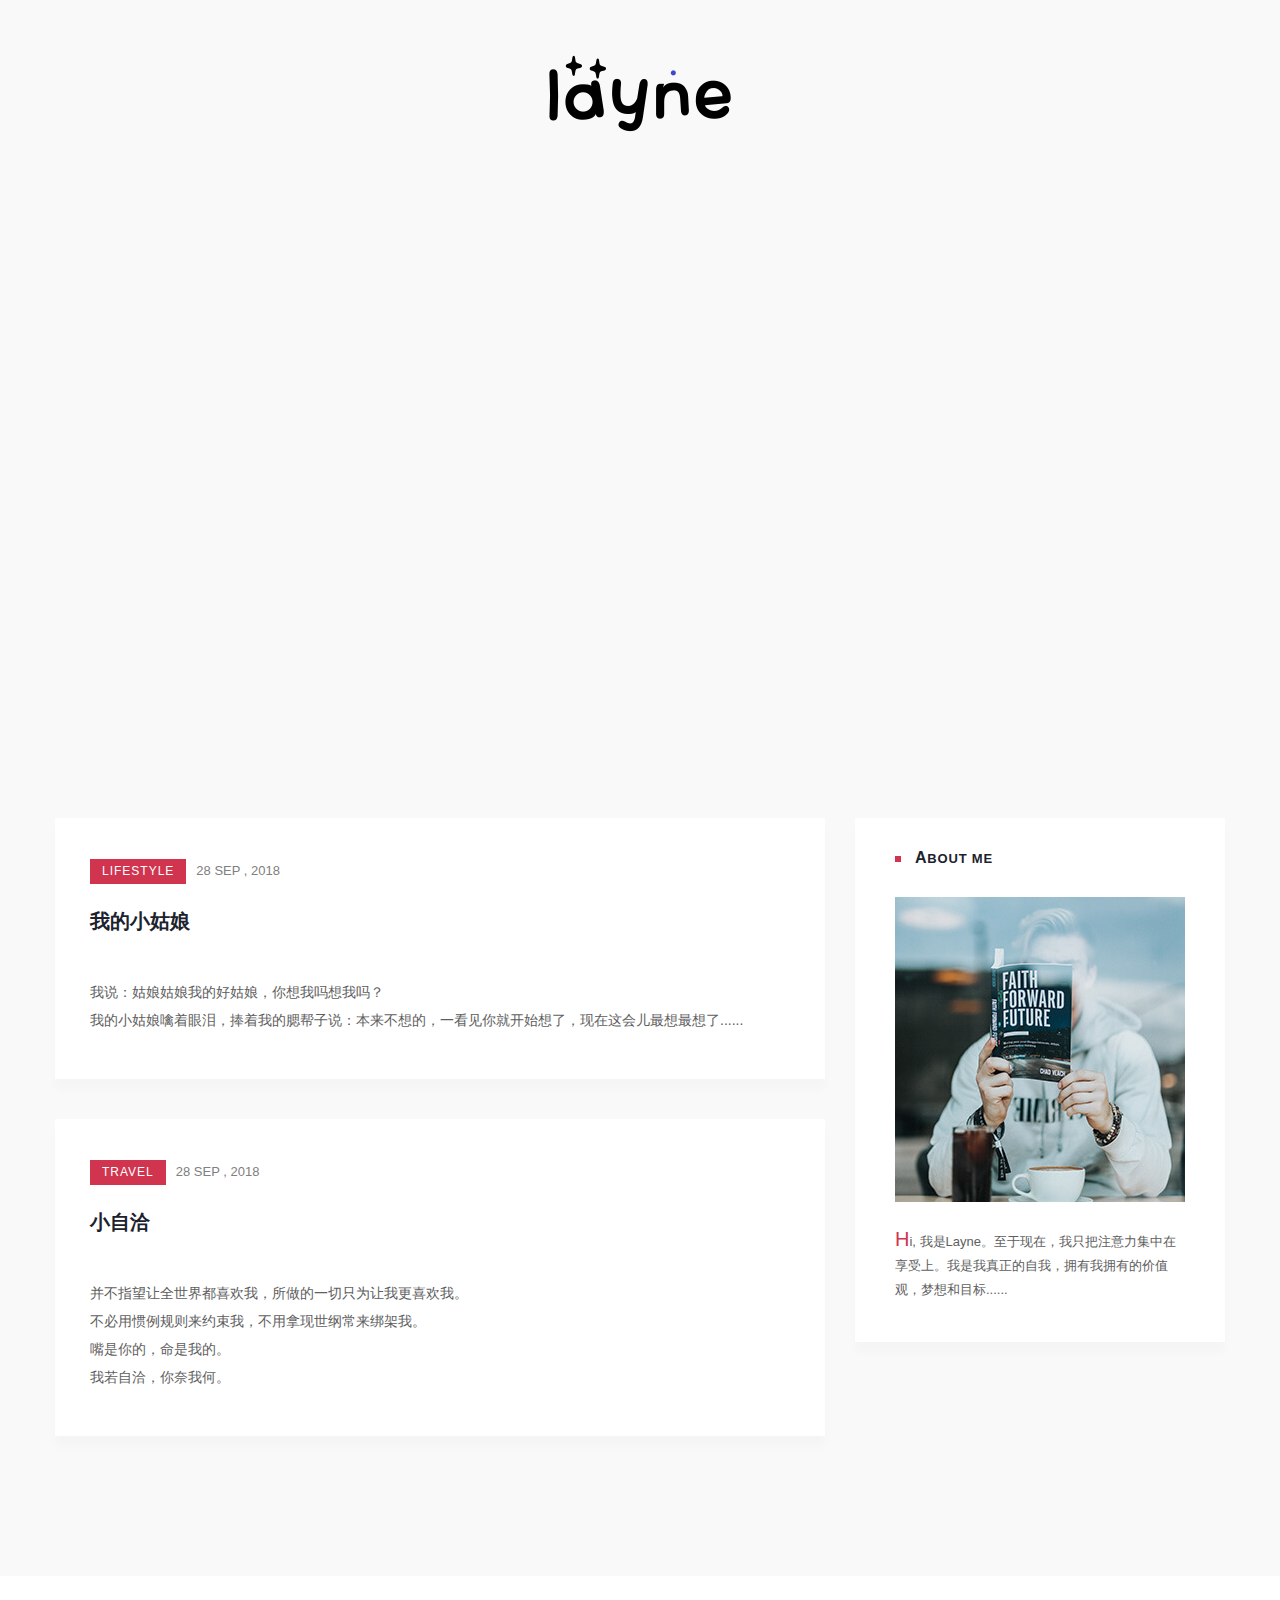
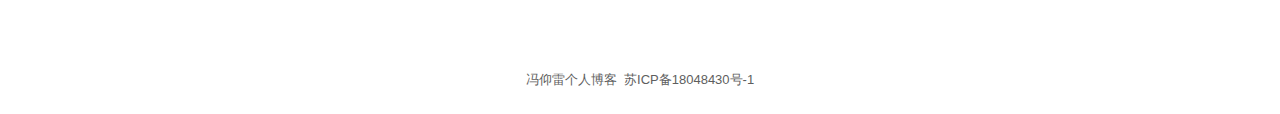
==== commit 53fe373e: "加载优化" ====
--- a/index.html
+++ b/index.html
@@ -17,10 +17,10 @@
 <title>Home</title>
 
 <!-- Main style sheet -->
-<link rel="stylesheet" type="text/css" href="http://xn--7orw6mwzf.xn--6qq986b3xl/vendor/bootstrap/css/bootstrap.min.css">
-<link rel="stylesheet" type="text/css" href="http://xn--7orw6mwzf.xn--6qq986b3xl/vendor/masterslider/css/masterslider.main.css">
-<!--<link rel="stylesheet" type="text/css" href="vendor/bootstrap/css/bootstrap.min.css">-->
-<!--<link rel="stylesheet" type="text/css" href="vendor/masterslider/css/masterslider.main.css">-->
+<!--<link rel="stylesheet" type="text/css" href="http://xn&#45;&#45;7orw6mwzf.xn&#45;&#45;6qq986b3xl/vendor/bootstrap/css/bootstrap.min.css">-->
+<!--<link rel="stylesheet" type="text/css" href="http://xn&#45;&#45;7orw6mwzf.xn&#45;&#45;6qq986b3xl/vendor/masterslider/css/masterslider.main.css">-->
+<link rel="stylesheet" type="text/css" href="vendor/bootstrap/css/bootstrap.min.css">
+<link rel="stylesheet" type="text/css" href="vendor/masterslider/css/masterslider.main.css">
 <link rel="stylesheet" type="text/css" href="vendor/menu/dist/css/slimmenu.css">
 <link rel="stylesheet" type="text/css" href="fonts/icon/font/flaticon.css">
 <link rel="stylesheet" type="text/css" href="vendor/owl-carousel/owl.carousel.css">
@@ -335,7 +335,7 @@
 <!-- Font Awesome -->
 <!--<script src="fonts/font-awesome/fontawesome-all.min.js"></script>-->
 <!-- Master Slider -->
-<!--<script src="vendor/masterslider/masterslider.min.js"></script>-->
+<script src="vendor/masterslider/masterslider.min.js"></script>
 <!-- menu  -->
 <script src="vendor/menu/src/js/jquery.slimmenu.js"></script>
 <!-- owl.carousel -->
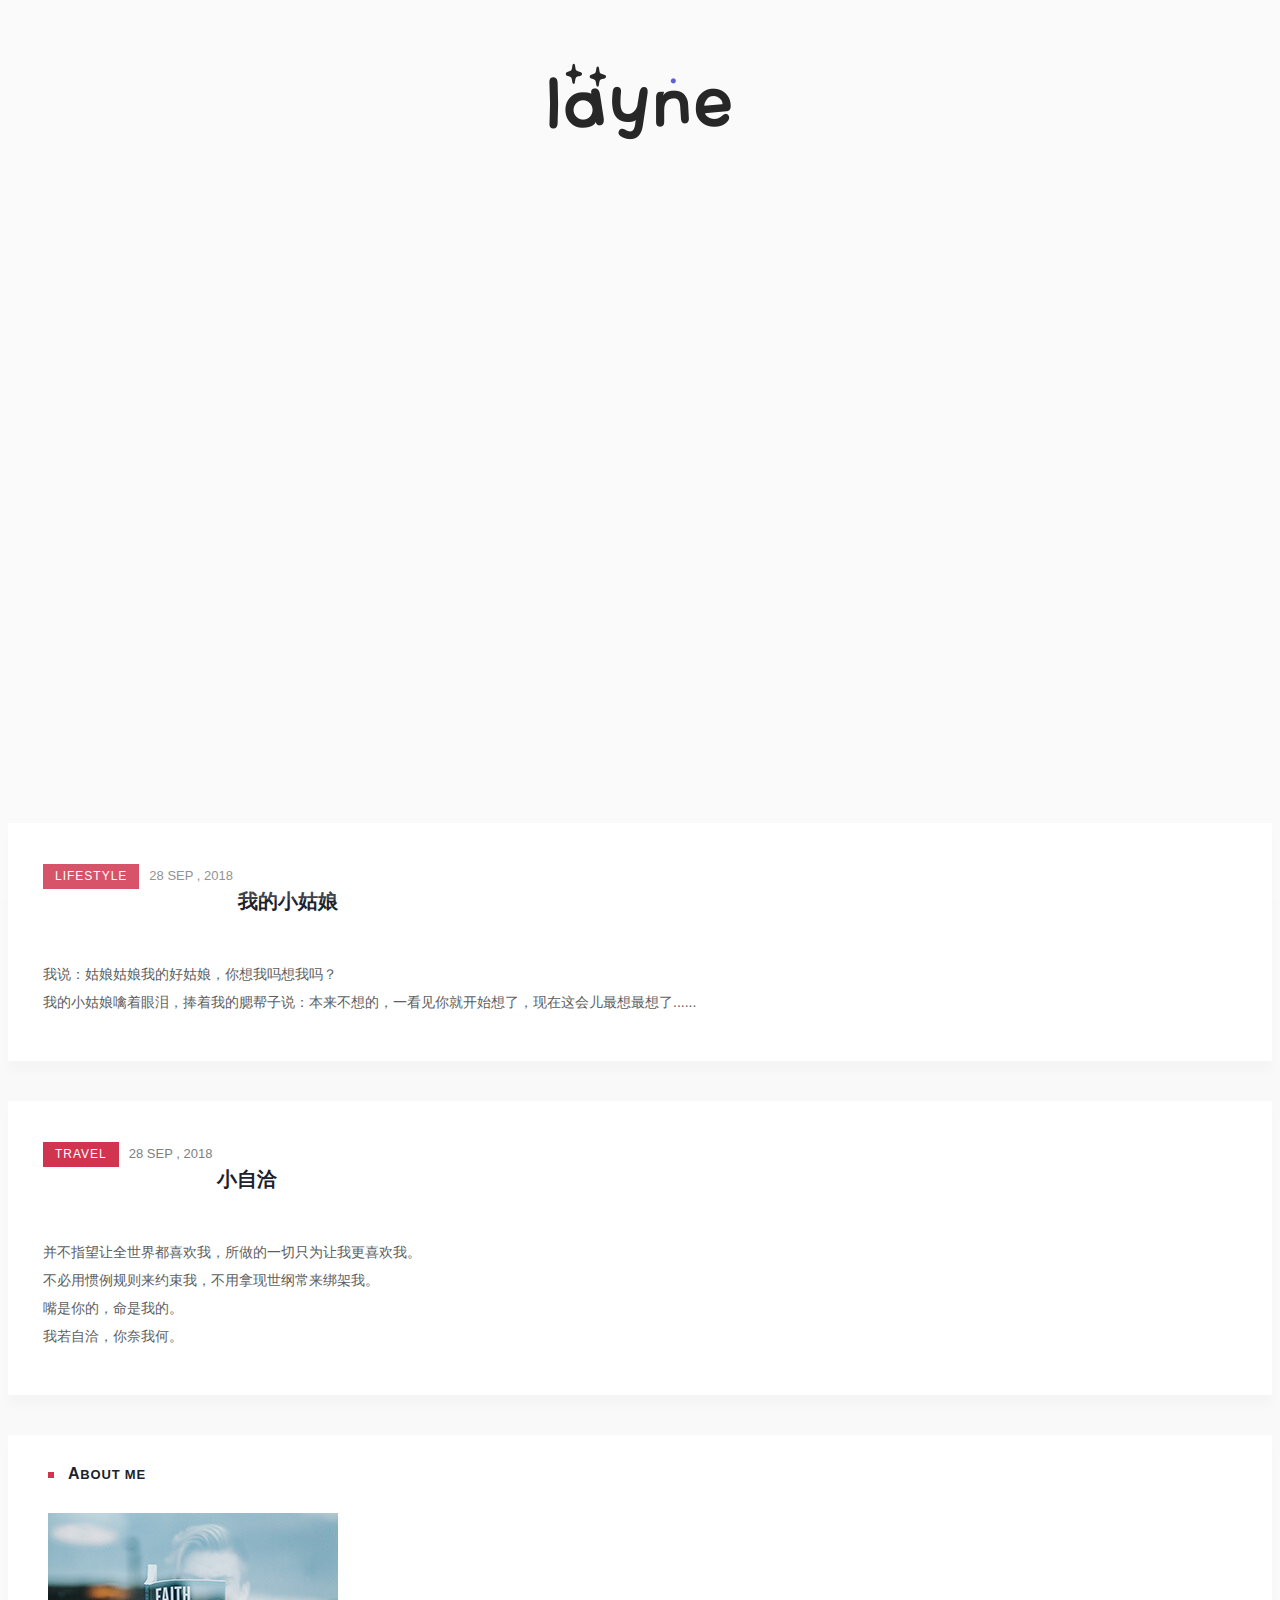
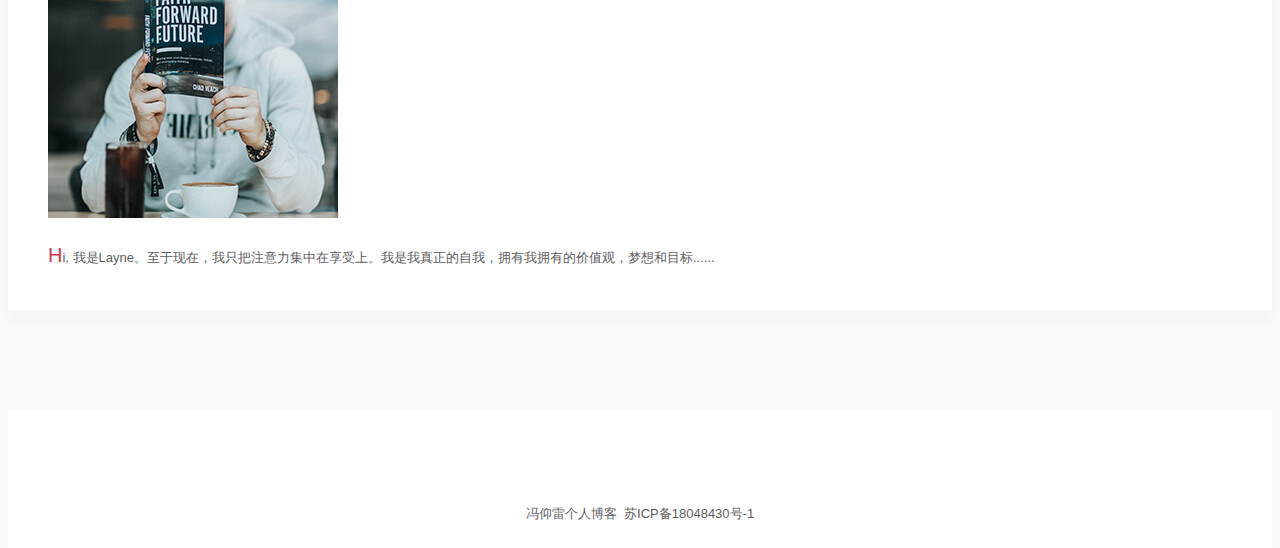
==== commit cd0f6d94: "加载优化" ====
--- a/index.html
+++ b/index.html
@@ -17,10 +17,8 @@
 <title>Home</title>
 
 <!-- Main style sheet -->
-<!--<link rel="stylesheet" type="text/css" href="http://xn&#45;&#45;7orw6mwzf.xn&#45;&#45;6qq986b3xl/vendor/bootstrap/css/bootstrap.min.css">-->
-<!--<link rel="stylesheet" type="text/css" href="http://xn&#45;&#45;7orw6mwzf.xn&#45;&#45;6qq986b3xl/vendor/masterslider/css/masterslider.main.css">-->
-<link rel="stylesheet" type="text/css" href="vendor/bootstrap/css/bootstrap.min.css">
-<link rel="stylesheet" type="text/css" href="vendor/masterslider/css/masterslider.main.css">
+<link rel="stylesheet" type="text/css" href="https://f-css.oss-cn-shanghai.aliyuncs.com/bootstrap.min.css">
+<link rel="stylesheet" type="text/css" href="https://f-css.oss-cn-shanghai.aliyuncs.com/masterslider.main.css">
 <link rel="stylesheet" type="text/css" href="vendor/menu/dist/css/slimmenu.css">
 <link rel="stylesheet" type="text/css" href="fonts/icon/font/flaticon.css">
 <link rel="stylesheet" type="text/css" href="vendor/owl-carousel/owl.carousel.css">
@@ -48,6 +46,19 @@
 <body>
 
 <div class="main-page-wrapper">
+
+	<!-- ===================================================
+    Loading Transition
+==================================================== -->
+	<div id="loader-wrapper">
+		<div id="loader">
+			<span></span>
+			<span></span>
+			<span></span>
+			<span></span>
+			<span></span>
+		</div>
+	</div>
 
 	<!-- 
 	=============================================
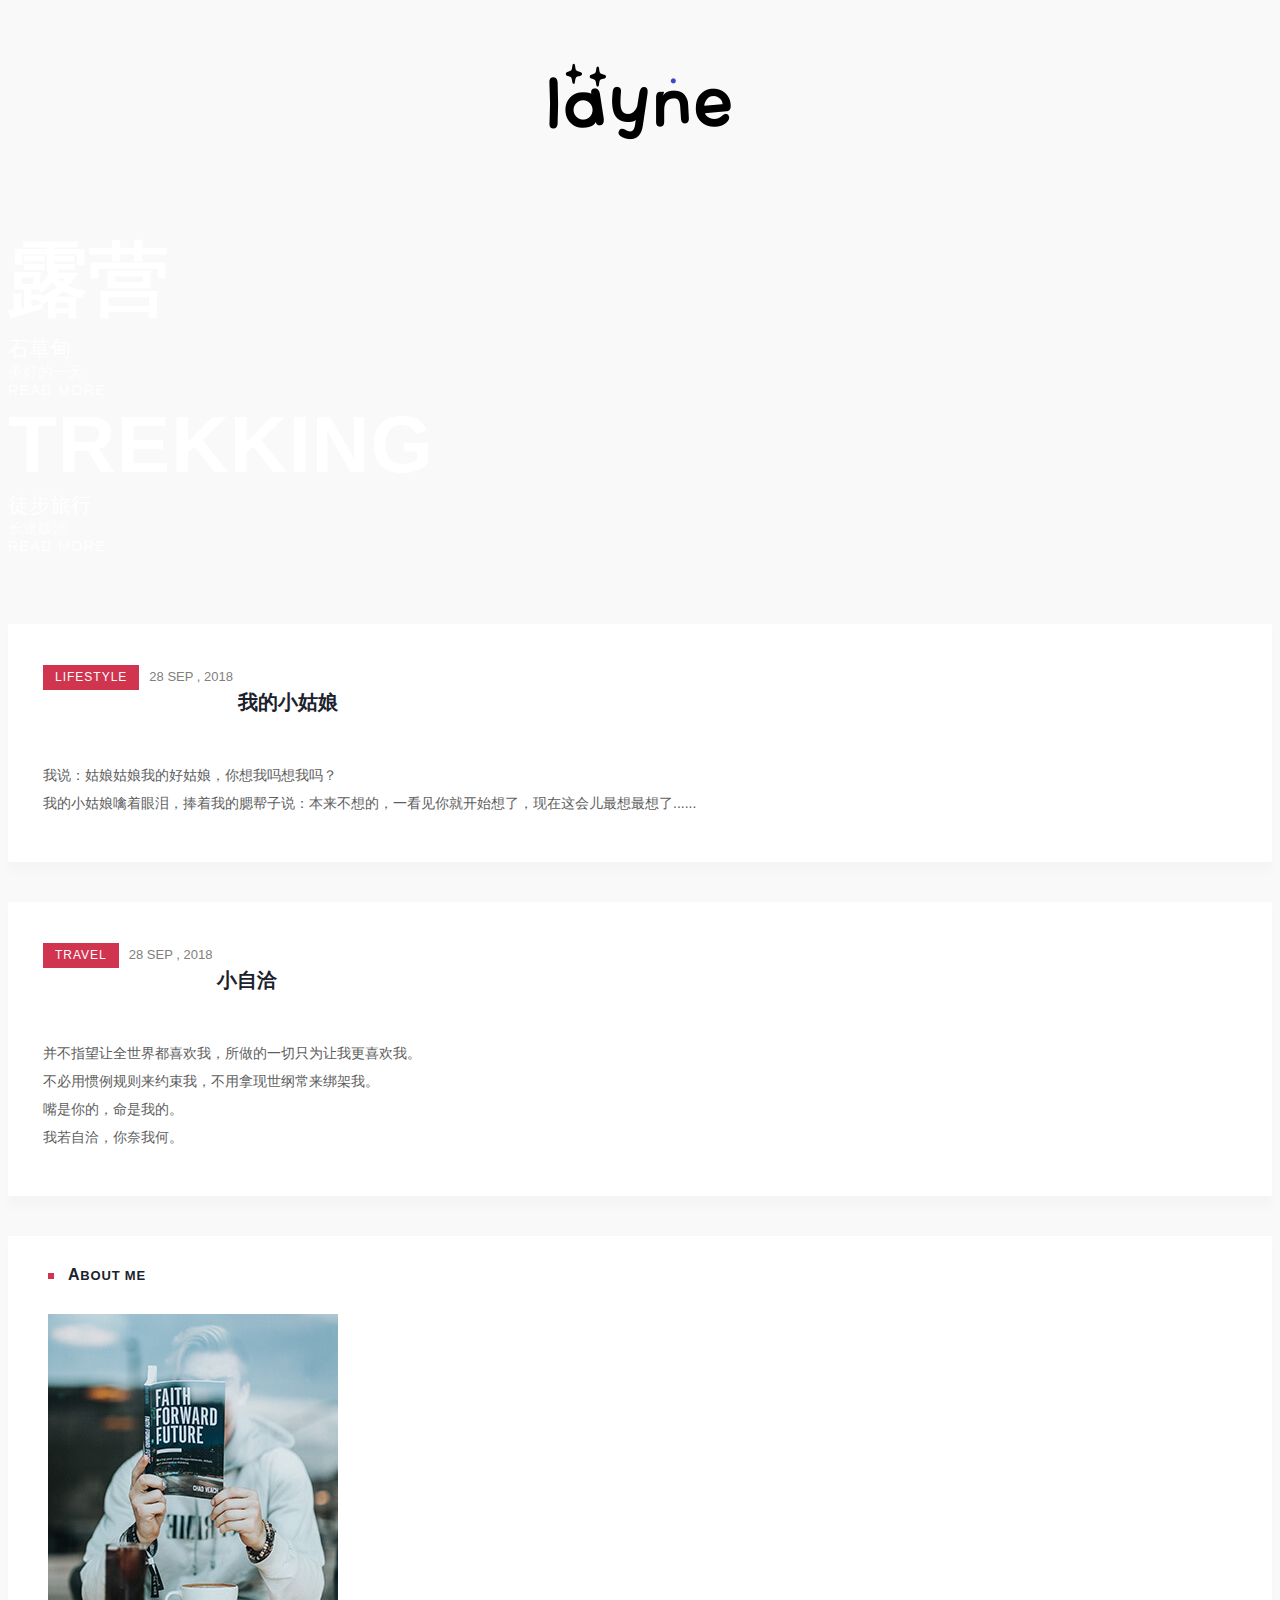
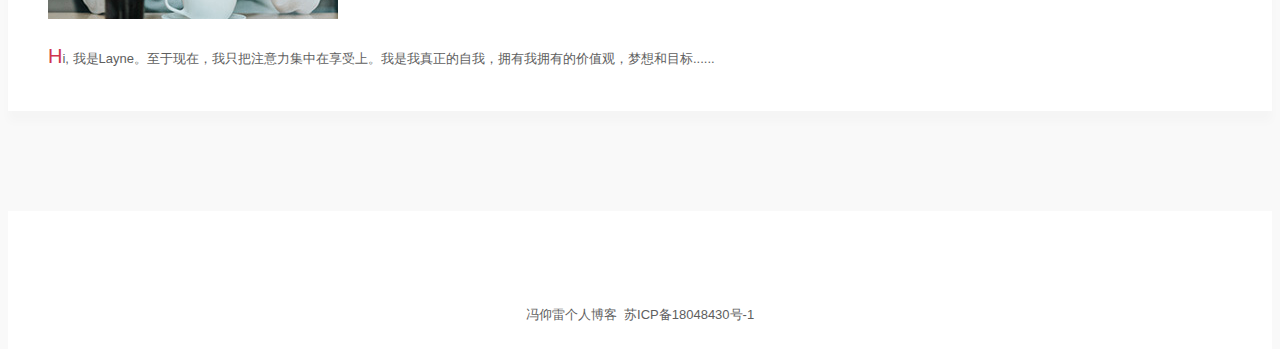
==== commit 9eb4a9e0: "加载优化" ====
--- a/index.html
+++ b/index.html
@@ -50,15 +50,15 @@
 	<!-- ===================================================
     Loading Transition
 ==================================================== -->
-	<div id="loader-wrapper">
-		<div id="loader">
-			<span></span>
-			<span></span>
-			<span></span>
-			<span></span>
-			<span></span>
-		</div>
-	</div>
+	<!--<div id="loader-wrapper">-->
+		<!--<div id="loader">-->
+			<!--<span></span>-->
+			<!--<span></span>-->
+			<!--<span></span>-->
+			<!--<span></span>-->
+			<!--<span></span>-->
+		<!--</div>-->
+	<!--</div>-->
 
 	<!-- 
 	=============================================
@@ -346,7 +346,7 @@
 <!-- Font Awesome -->
 <!--<script src="fonts/font-awesome/fontawesome-all.min.js"></script>-->
 <!-- Master Slider -->
-<script src="vendor/masterslider/masterslider.min.js"></script>
+<script src="https://f-js.oss-cn-beijing.aliyuncs.com/masterslider.min.js"></script>
 <!-- menu  -->
 <script src="vendor/menu/src/js/jquery.slimmenu.js"></script>
 <!-- owl.carousel -->
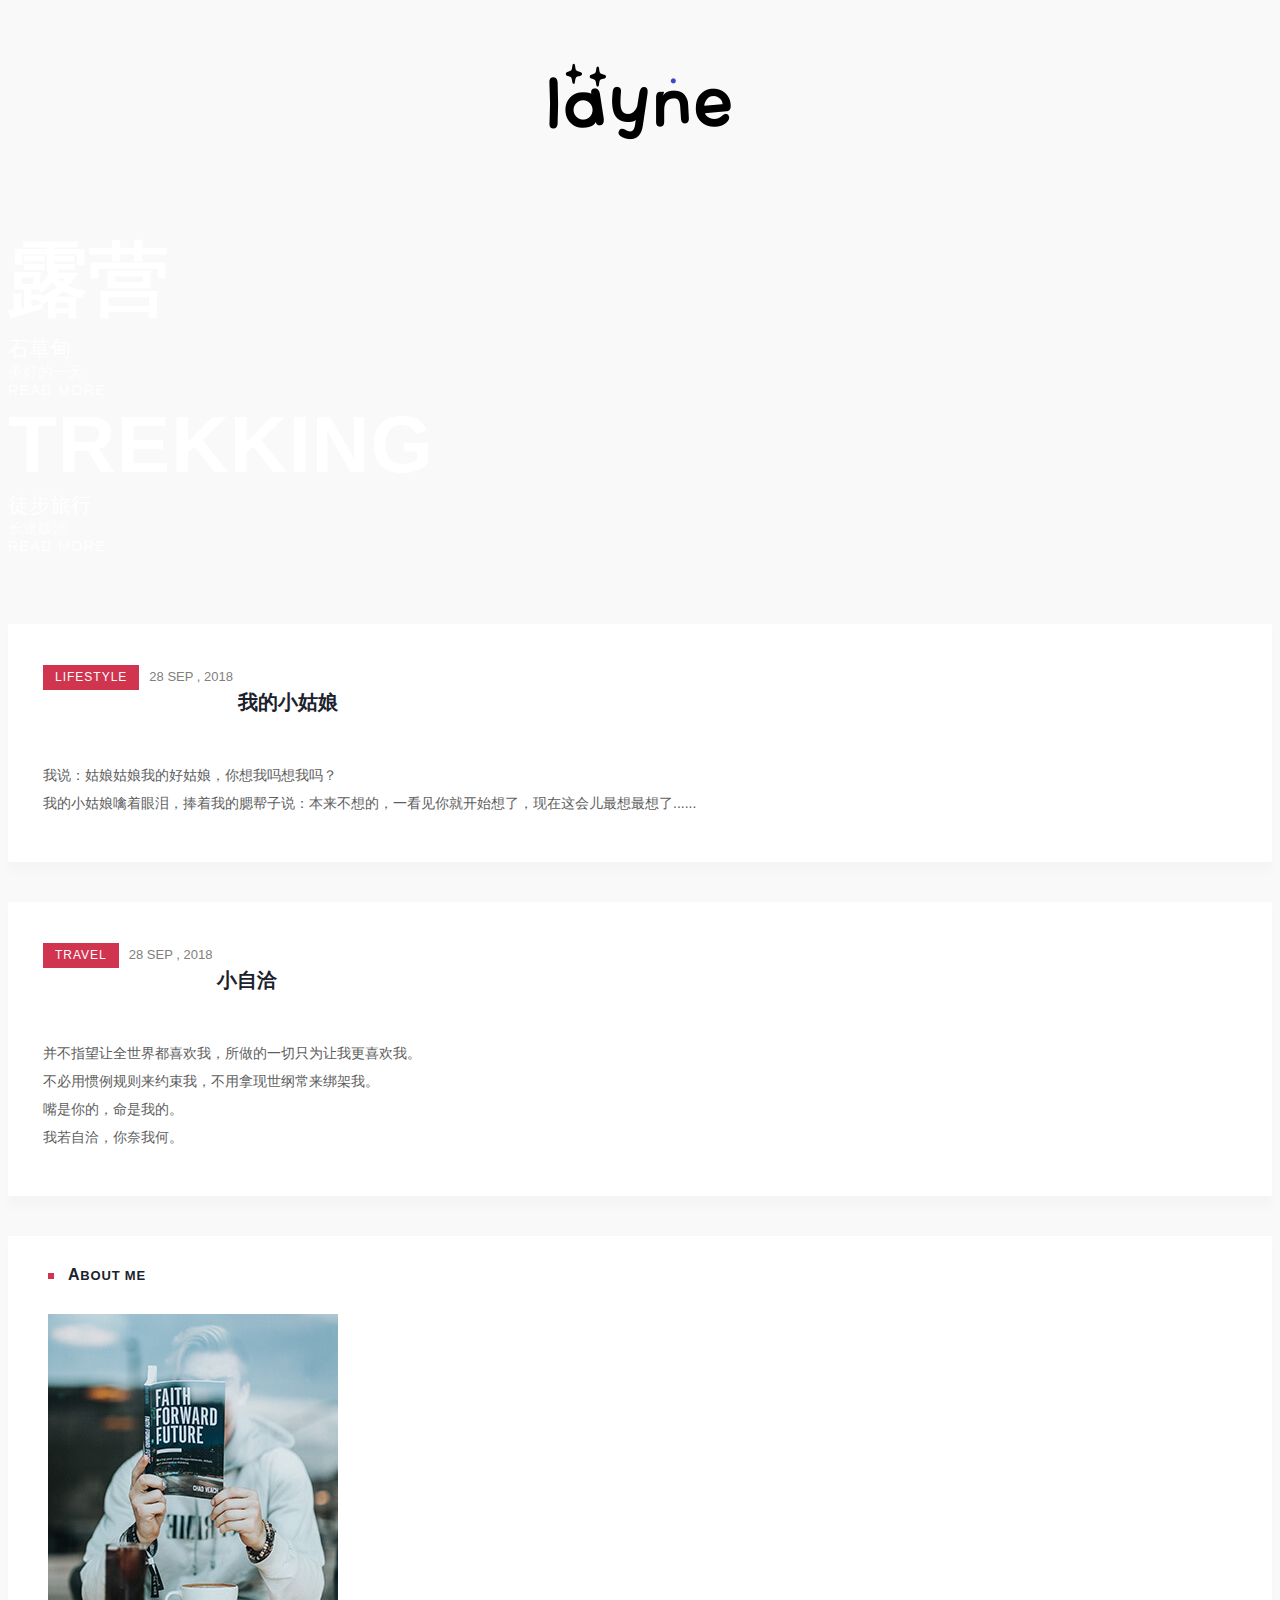
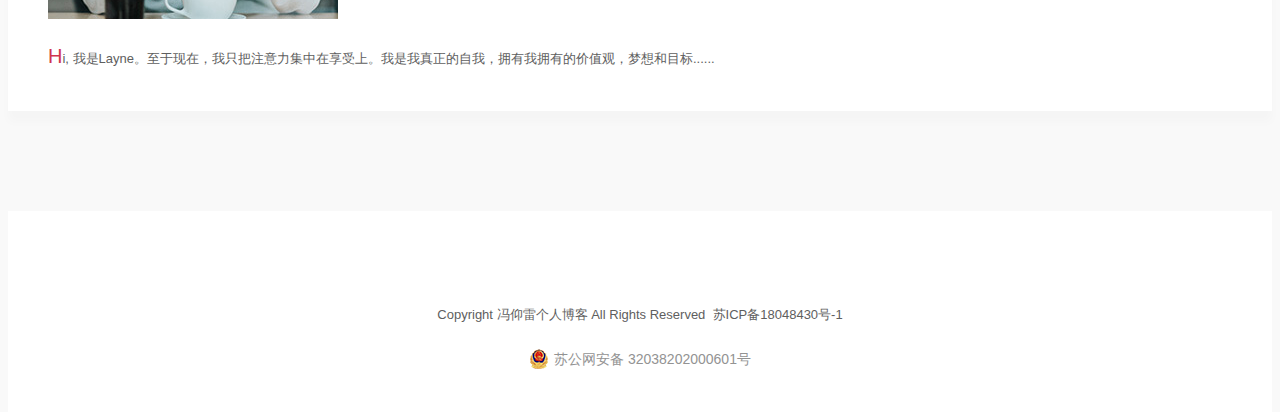
==== commit e4a20855: "公安备案号" ====
--- a/index.html
+++ b/index.html
@@ -2,17 +2,17 @@
 <html lang="en">
 <head>
 <meta charset="UTF-8">
-<!--&lt;!&ndash; For IE &ndash;&gt;-->
-<!--<meta http-equiv="X-UA-Compatible" content="IE=edge">-->
-<!--&lt;!&ndash; For Resposive Device &ndash;&gt;-->
-<!--<meta name="viewport" content="width=device-width, initial-scale=1, shrink-to-fit=no">-->
-<!--&lt;!&ndash; For Window Tab Color &ndash;&gt;-->
-<!--&lt;!&ndash; Chrome, Firefox OS and Opera &ndash;&gt;-->
-<!--<meta name="theme-color" content="#2c2c2c">-->
-<!--&lt;!&ndash; Windows Phone &ndash;&gt;-->
-<!--<meta name="msapplication-navbutton-color" content="#2c2c2c">-->
-<!--&lt;!&ndash; iOS Safari &ndash;&gt;-->
-<!--<meta name="apple-mobile-web-app-status-bar-style" content="#2c2c2c">-->
+<!-- For IE -->
+<meta http-equiv="X-UA-Compatible" content="IE=edge">
+<!-- For Resposive Device -->
+<meta name="viewport" content="width=device-width, initial-scale=1, shrink-to-fit=no">
+<!-- For Window Tab Color -->
+<!-- Chrome, Firefox OS and Opera -->
+<meta name="theme-color" content="#2c2c2c">
+<!-- Windows Phone -->
+<meta name="msapplication-navbutton-color" content="#2c2c2c">
+<!-- iOS Safari -->
+<meta name="apple-mobile-web-app-status-bar-style" content="#2c2c2c">
 
 <title>Home</title>
 
@@ -314,8 +314,15 @@
 	-->
 	<footer class="theme-footer">
 		<div class="container">
-			<p class="copyright">冯仰雷个人博客<a target="_blank" href="http://www.miitbeian.gov.cn/">&nbsp;&nbsp;苏ICP备18048430号-1</a></p>
+			<p class="copyright">Copyright 冯仰雷个人博客 All Rights Reserved<a target="_blank" href="http://www.miitbeian.gov.cn/">&nbsp;&nbsp;苏ICP备18048430号-1</a></p>
 		</div> <!-- /.container -->
+		<div style="width:300px;margin:0 auto; padding:20px 0;">
+			<a target="_blank" href="http://www.beian.gov.cn/portal/registerSystemInfo?recordcode=32038202000601" style="display:inline-block;text-decoration:none;height:20px;line-height:20px;">
+				<img src="images/beian.png" style="float:left;"/>
+				<p style="float:left;height:20px;line-height:20px;margin: 0px 0px 0px 5px; color:#939393;">苏公网安备 32038202000601号</p>
+			</a>
+		</div>
+
 	</footer> <!-- /.theme-footer -->
 	
 
@@ -332,7 +339,7 @@
 
 <!-- jQuery first, then Popper.js, then Bootstrap JS -->
 <!-- jQuery -->
-<script src="vendor/jquery.2.2.3.min.js"></script>
+<script src="https://f-js.oss-cn-beijing.aliyuncs.com/jquery.min.js"></script>
 <!-- Popper js -->
 <script src="vendor/popper.js/popper.min.js"></script>
 <!-- Bootstrap JS -->
@@ -350,9 +357,9 @@
 <!-- menu  -->
 <script src="vendor/menu/src/js/jquery.slimmenu.js"></script>
 <!-- owl.carousel -->
-<script src="vendor/owl-carousel/owl.carousel.min.js"></script>
+<script src="https://f-js.oss-cn-beijing.aliyuncs.com/owl.carousel.min.js"></script>
 <!-- Fancybox -->
-<script src="vendor/fancybox/dist/jquery.fancybox.min.js"></script>
+<script src="https://f-js.oss-cn-beijing.aliyuncs.com/jquery.fancybox.min.js"></script>
 <!-- Youtube Video -->
 <script src="vendor/jquery.fitvids.js"></script>
 
